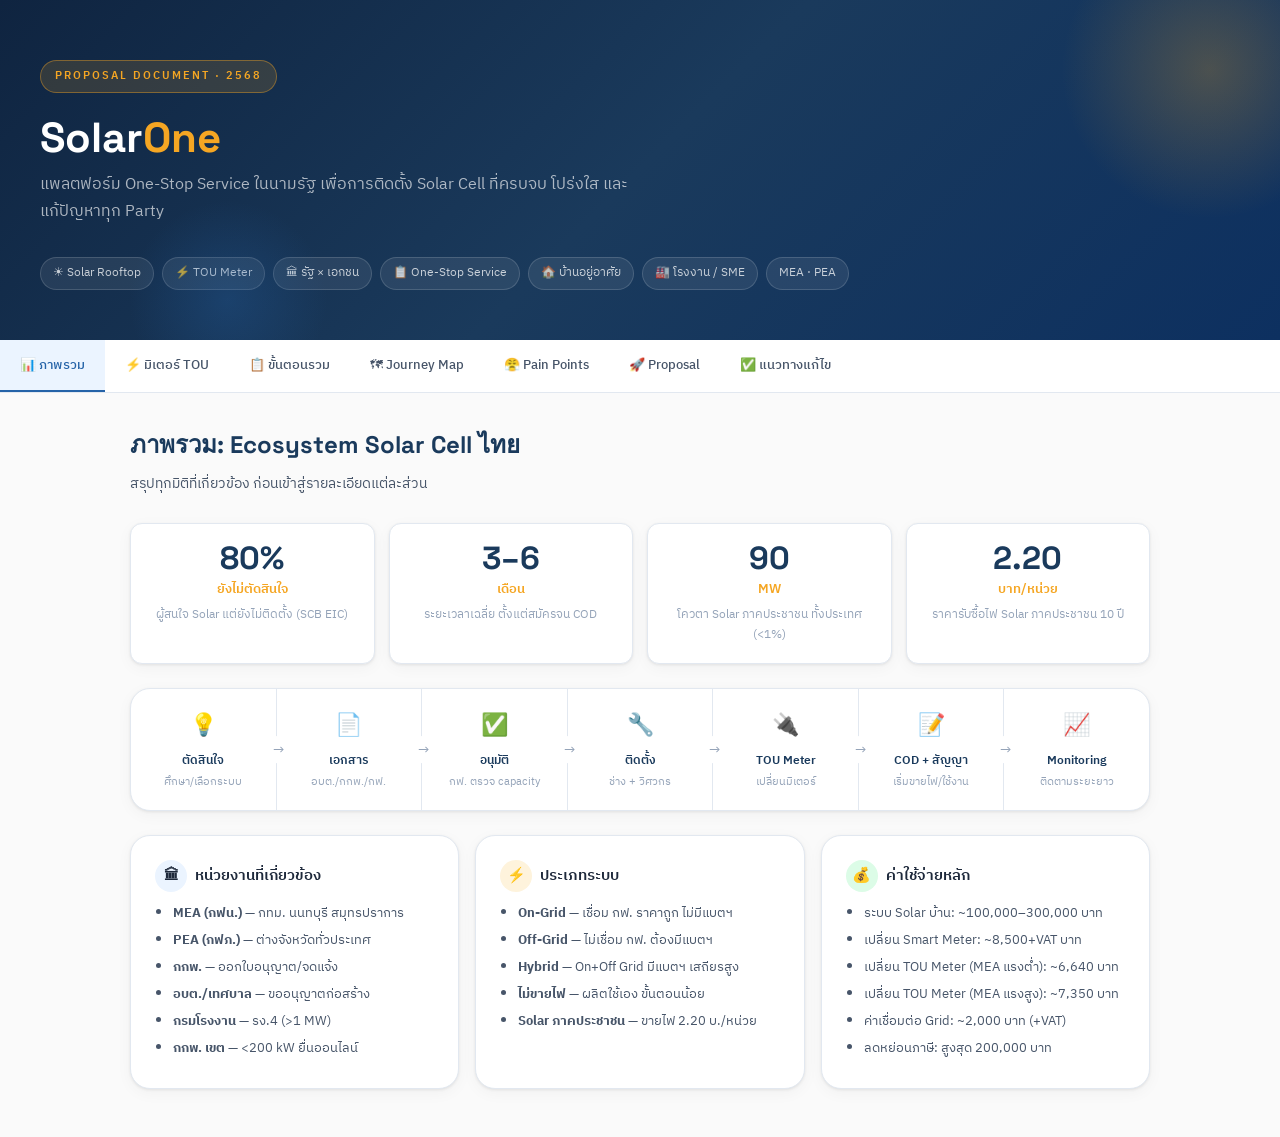
==== proposal.html @ 658a4608 "refactor: extract css and js from html files" ====
<!DOCTYPE html>
<html lang="th">
<head>
<meta charset="UTF-8">
<meta name="viewport" content="width=device-width, initial-scale=1.0">
<title>SolarOne — One-Stop Solar Service Platform</title>
<link rel="stylesheet" href="css/proposal.css">
</head>
<body>

<!-- HERO -->
<div class="hero">
  <div class="hero-badge">Proposal Document · 2568</div>
  <h1>Solar<span>One</span></h1>
  <p class="hero-sub">แพลตฟอร์ม One-Stop Service ในนามรัฐ เพื่อการติดตั้ง Solar Cell ที่ครบจบ โปร่งใส และแก้ปัญหาทุก Party</p>
  <div class="hero-tags">
    <span class="hero-tag">☀ Solar Rooftop</span>
    <span class="hero-tag">⚡ TOU Meter</span>
    <span class="hero-tag">🏛 รัฐ × เอกชน</span>
    <span class="hero-tag">📋 One-Stop Service</span>
    <span class="hero-tag">🏠 บ้านอยู่อาศัย</span>
    <span class="hero-tag">🏭 โรงงาน / SME</span>
    <span class="hero-tag">MEA · PEA</span>
  </div>
</div>

<!-- NAV -->
<nav class="nav">
  <button class="nav-btn active" onclick="showSection('overview')">📊 ภาพรวม</button>
  <button class="nav-btn" onclick="showSection('tou')">⚡ มิเตอร์ TOU</button>
  <button class="nav-btn" onclick="showSection('process')">📋 ขั้นตอนรวม</button>
  <button class="nav-btn" onclick="showSection('journey')">🗺 Journey Map</button>
  <button class="nav-btn" onclick="showSection('painpoint')">😤 Pain Points</button>
  <button class="nav-btn" onclick="showSection('proposal')">🚀 Proposal</button>
  <button class="nav-btn" onclick="showSection('solution')">✅ แนวทางแก้ไข</button>
</nav>

<!-- ===== OVERVIEW ===== -->
<section id="overview" class="section active">
  <div class="section-title">ภาพรวม: Ecosystem Solar Cell ไทย</div>
  <p class="section-desc">สรุปทุกมิติที่เกี่ยวข้อง ก่อนเข้าสู่รายละเอียดแต่ละส่วน</p>

  <div class="kpi-grid">
    <div class="kpi-card">
      <div class="kpi-num">80%</div>
      <div class="kpi-unit">ยังไม่ตัดสินใจ</div>
      <div class="kpi-label">ผู้สนใจ Solar แต่ยังไม่ติดตั้ง (SCB EIC)</div>
    </div>
    <div class="kpi-card">
      <div class="kpi-num">3–6</div>
      <div class="kpi-unit">เดือน</div>
      <div class="kpi-label">ระยะเวลาเฉลี่ย ตั้งแต่สมัครจน COD</div>
    </div>
    <div class="kpi-card">
      <div class="kpi-num">90</div>
      <div class="kpi-unit">MW</div>
      <div class="kpi-label">โควตา Solar ภาคประชาชน ทั้งประเทศ (&lt;1%)</div>
    </div>
    <div class="kpi-card">
      <div class="kpi-num">2.20</div>
      <div class="kpi-unit">บาท/หน่วย</div>
      <div class="kpi-label">ราคารับซื้อไฟ Solar ภาคประชาชน 10 ปี</div>
    </div>
  </div>

  <div class="pipeline">
    <div class="pipe-step"><div class="pipe-emoji">💡</div><div class="pipe-name">ตัดสินใจ</div><div class="pipe-sub">ศึกษา/เลือกระบบ</div></div>
    <div class="pipe-step"><div class="pipe-emoji">📄</div><div class="pipe-name">เอกสาร</div><div class="pipe-sub">อบต./กกพ./กฟ.</div></div>
    <div class="pipe-step"><div class="pipe-emoji">✅</div><div class="pipe-name">อนุมัติ</div><div class="pipe-sub">กฟ. ตรวจ capacity</div></div>
    <div class="pipe-step"><div class="pipe-emoji">🔧</div><div class="pipe-name">ติดตั้ง</div><div class="pipe-sub">ช่าง + วิศวกร</div></div>
    <div class="pipe-step"><div class="pipe-emoji">🔌</div><div class="pipe-name">TOU Meter</div><div class="pipe-sub">เปลี่ยนมิเตอร์</div></div>
    <div class="pipe-step"><div class="pipe-emoji">📝</div><div class="pipe-name">COD + สัญญา</div><div class="pipe-sub">เริ่มขายไฟ/ใช้งาน</div></div>
    <div class="pipe-step"><div class="pipe-emoji">📈</div><div class="pipe-name">Monitoring</div><div class="pipe-sub">ติดตามระยะยาว</div></div>
  </div>

  <div class="grid-3">
    <div class="card">
      <div class="card-title"><div class="icon-circle icon-sky">🏛</div> หน่วยงานที่เกี่ยวข้อง</div>
      <ul class="bullet">
        <li><strong>MEA (กฟน.)</strong> — กทม. นนทบุรี สมุทรปราการ</li>
        <li><strong>PEA (กฟภ.)</strong> — ต่างจังหวัดทั่วประเทศ</li>
        <li><strong>กกพ.</strong> — ออกใบอนุญาต/จดแจ้ง</li>
        <li><strong>อบต./เทศบาล</strong> — ขออนุญาตก่อสร้าง</li>
        <li><strong>กรมโรงงาน</strong> — รง.4 (>1 MW)</li>
        <li><strong>กกพ. เขต</strong> — &lt;200 kW ยื่นออนไลน์</li>
      </ul>
    </div>
    <div class="card">
      <div class="card-title"><div class="icon-circle icon-sun">⚡</div> ประเภทระบบ</div>
      <ul class="bullet">
        <li><strong>On-Grid</strong> — เชื่อม กฟ. ราคาถูก ไม่มีแบตฯ</li>
        <li><strong>Off-Grid</strong> — ไม่เชื่อม กฟ. ต้องมีแบตฯ</li>
        <li><strong>Hybrid</strong> — On+Off Grid มีแบตฯ เสถียรสูง</li>
        <li><strong>ไม่ขายไฟ</strong> — ผลิตใช้เอง ขั้นตอนน้อย</li>
        <li><strong>Solar ภาคประชาชน</strong> — ขายไฟ 2.20 บ./หน่วย</li>
      </ul>
    </div>
    <div class="card">
      <div class="card-title"><div class="icon-circle icon-green">💰</div> ค่าใช้จ่ายหลัก</div>
      <ul class="bullet">
        <li>ระบบ Solar บ้าน: ~100,000–300,000 บาท</li>
        <li>เปลี่ยน Smart Meter: ~8,500+VAT บาท</li>
        <li>เปลี่ยน TOU Meter (MEA แรงต่ำ): ~6,640 บาท</li>
        <li>เปลี่ยน TOU Meter (MEA แรงสูง): ~7,350 บาท</li>
        <li>ค่าเชื่อมต่อ Grid: ~2,000 บาท (+VAT)</li>
        <li>ลดหย่อนภาษี: สูงสุด 200,000 บาท</li>
      </ul>
    </div>
  </div>
</section>

<!-- ===== TOU SECTION ===== -->
<section id="tou" class="section">
  <div class="section-title">มิเตอร์ TOU (Time of Use)</div>
  <p class="section-desc">คิดค่าไฟตามช่วงเวลา — ใช้ร่วมกับ Solar ให้ประหยัดสูงสุด</p>

  <div class="tou-compare">
    <div class="tou-box peak">
      <h3>⚡ On-Peak (ช่วงพีค)</h3>
      <div class="tou-price">5.7982 ฿</div>
      <div style="font-size:12px; color:#C2410C; margin-bottom:8px;">ต่อหน่วย</div>
      <span class="tou-time">จันทร์–ศุกร์ 09:00–22:00 น.</span>
      <br><span class="tou-time" style="margin-top:6px;">+ วันพืชมงคล</span>
      <p style="font-size:12px; color:#C2410C; margin-top:10px;">⚠ ช่วงที่แพงที่สุด — Solar ผลิตได้พอดีช่วงนี้ ประหยัดได้มาก</p>
    </div>
    <div class="tou-box offpeak">
      <h3>🌙 Off-Peak (ช่วงนอกพีค)</h3>
      <div class="tou-price">2.6369 ฿</div>
      <div style="font-size:12px; color:#1D4ED8; margin-bottom:8px;">ต่อหน่วย</div>
      <span class="tou-time">จันทร์–ศุกร์ 22:00–09:00 น.</span>
      <br><span class="tou-time" style="margin-top:6px;">เสาร์–อาทิตย์ + วันหยุดราชการ ตลอด 24 ชั่วโมง</span>
      <p style="font-size:12px; color:#1D4ED8; margin-top:10px;">✅ ชาร์จ EV / ใช้ไฟหนักในช่วงนี้ ประหยัดกว่าปกติมาก</p>
    </div>
  </div>

  <div class="info-box">💡 ค่าบริการรายเดือน TOU = 38.22 บาท (เทียบมิเตอร์ธรรมดา 8.19 บาท) — คุ้มเมื่อปรับพฤติกรรมการใช้ไฟและมี Solar ผลิตช่วงกลางวัน</div>

  <div class="card">
    <div class="card-title" style="margin-bottom:16px;">📋 ขั้นตอนการจดมิเตอร์ TOU (รวมอยู่ในกระบวนการ Solar)</div>

    <div class="tou-steps">
      <div class="tou-step">
        <div class="step-num">1</div>
        <div style="flex:1">
          <div class="step-title">ประเมินความเหมาะสม</div>
          <div class="step-desc">ตรวจสอบว่าใช้ไฟกลางวันน้อย/กลางคืนมาก หรือมี Solar ที่จะผลิตช่วงพีค · ดูบิลไฟย้อนหลัง 3–6 เดือน · เหมาะกับผู้ติดตั้ง Solar On-Grid ทุกราย เพราะ Solar ผลิตตรงช่วง On-Peak พอดี</div>
        </div>
        <span class="step-time">ก่อนสมัคร</span>
      </div>
      <div class="tou-step">
        <div class="step-num">2</div>
        <div style="flex:1">
          <div class="step-title">เตรียมเอกสารขอเปลี่ยนมิเตอร์ TOU</div>
          <div class="step-desc">สำเนาบัตรประชาชน · บิลค่าไฟฟ้าปัจจุบัน · แบบฟอร์มคำขอเปลี่ยนมิเตอร์ (ดาวน์โหลดจากเว็บ MEA/PEA หรือรับที่สำนักงาน)</div>
        </div>
        <span class="step-cost">ฟรี</span>
      </div>
      <div class="tou-step">
        <div class="step-num">3</div>
        <div style="flex:1">
          <div class="step-title">ยื่นคำขอเปลี่ยนมิเตอร์ TOU</div>
          <div class="step-desc">
            <strong>ช่องทางที่ 1 — ออนไลน์:</strong> MEA Smart Life App (MEA) / PEA Smart Plus App (PEA)<br>
            <strong>ช่องทางที่ 2 — ด้วยตนเอง:</strong> สำนักงานการไฟฟ้าเขตพื้นที่<br>
            <em style="color:var(--green);">✅ กรณีติดตั้ง Solar: กฟ. จะเปลี่ยนมิเตอร์ให้เป็น Smart Meter TOU อัตโนมัติเมื่อผ่าน COD</em>
          </div>
        </div>
        <span class="step-time">1–3 วัน</span>
      </div>
      <div class="tou-step">
        <div class="step-num">4</div>
        <div style="flex:1">
          <div class="step-title">ชำระค่าเปลี่ยนมิเตอร์</div>
          <div class="step-desc">
            MEA แรงต่ำ (บ้านทั่วไป): <strong>6,640 บาท</strong><br>
            MEA แรงสูง: <strong>7,350 บาท</strong><br>
            Solar On-Grid ผ่านโครงการ: <strong>~8,500 + VAT = 9,095 บาท</strong> (ค่า Smart Meter รวม)<br>
            TOU อย่างเดียว (PEA): ค่ามิเตอร์ ~6,000 + ค่าเปลี่ยน 700 บาท
          </div>
        </div>
        <span class="step-cost">6,640–9,095 ฿</span>
      </div>
      <div class="tou-step">
        <div class="step-num">5</div>
        <div style="flex:1">
          <div class="step-title">กฟ. ส่งช่างมาติดตั้งมิเตอร์ TOU ที่บ้าน</div>
          <div class="step-desc">นัดหมายวันเวลา · ช่างการไฟฟ้ามาถอดมิเตอร์เก่า ติดมิเตอร์ดิจิทัล TOU · ตรวจสอบการอ่านค่า On-Peak / Off-Peak ถูกต้อง</div>
        </div>
        <span class="step-time">2–5 วันทำการ</span>
      </div>
      <div class="tou-step">
        <div class="step-num">6</div>
        <div style="flex:1">
          <div class="step-title">เริ่มใช้งาน TOU — ปรับพฤติกรรมการใช้ไฟ</div>
          <div class="step-desc">Solar ผลิตช่วง On-Peak ใช้ตรงนั้น ประหยัดสูงสุด · ย้ายกิจกรรมที่ใช้ไฟมาก (ซักผ้า/อบผ้า/ชาร์จ EV) ไปช่วง Off-Peak · หากไม่พอใจ ขอกลับมิเตอร์ปกติได้หลังใช้ครบ 1 ปี</div>
        </div>
        <span class="step-time">ต่อเนื่อง</span>
      </div>
    </div>

    <div class="warn-box">
      ⚠ <strong>ข้อควรระวัง:</strong> มิเตอร์ TOU อาจทำค่าไฟแพงขึ้นหากใช้ไฟหนักช่วงกลางวัน โดยไม่มี Solar ผลิตชดเชย — แนะนำให้ประเมินก่อนเปลี่ยนเสมอ
    </div>
  </div>
</section>

<!-- ===== PROCESS OVERVIEW ===== -->
<section id="process" class="section">
  <div class="section-title">ขั้นตอนการติดตั้ง Solar Cell ทั้งหมด</div>
  <p class="section-desc">รวม 2 เส้นทาง: ไม่ขายไฟ vs โครงการ Solar ภาคประชาชน (ขายไฟ)</p>

  <div class="grid-2">
    <div class="card">
      <div class="card-title" style="color:var(--slate);">🏠 แบบที่ 1: ใช้เอง ไม่ขายไฟ (On-Grid/Hybrid)</div>
      <div class="tou-steps">
        <div class="tou-step">
          <div class="step-num" style="background:var(--slate);">1</div>
          <div style="flex:1"><div class="step-title">ยื่นขออนุญาตก่อสร้าง (อบต./เทศบาล)</div><div class="step-desc">แบบ ข.1 + แปลน + ใบรับรองวิศวกร (โยธา) · กรณีพื้นที่ &lt;160 ตร.ม. และน้ำหนัก &lt;20 kg/ตร.ม. ยกเว้น</div></div>
          <span class="step-time">7–30 วัน</span>
        </div>
        <div class="tou-step">
          <div class="step-num" style="background:var(--slate);">2</div>
          <div style="flex:1"><div class="step-title">ยื่นขอเชื่อมต่อ กฟน./กฟภ. ออนไลน์</div><div class="step-desc">Upload เอกสาร: Single Line Diagram + spec sheet + รูปหลังคา · กฟ. พิจารณา capacity หม้อแปลง</div></div>
          <span class="step-time">7–10 วัน</span>
        </div>
        <div class="tou-step">
          <div class="step-num" style="background:var(--slate);">3</div>
          <div style="flex:1"><div class="step-title">ติดตั้งระบบ Solar + เดินสาย</div><div class="step-desc">ทีมช่าง + วิศวกรไฟฟ้า · ติดแผง Mounting Inverter ตู้ไฟ สายไฟ</div></div>
          <span class="step-time">1–3 วัน</span>
        </div>
        <div class="tou-step">
          <div class="step-num" style="background:var(--slate);">4</div>
          <div style="flex:1"><div class="step-title">กฟ. ตรวจสอบ + เปลี่ยนมิเตอร์ TOU</div><div class="step-desc">ชำระค่าบริการ · กฟ. ตรวจสายภายใน · เปลี่ยนมิเตอร์เป็น Smart Meter · COD</div></div>
          <span class="step-cost">~9,095 ฿</span>
        </div>
      </div>
      <div style="margin-top:12px; font-size:12px; color:var(--green); font-weight:600;">⏱ รวม: ~1–2 เดือน (ถ้าเอกสารพร้อม)</div>
    </div>

    <div class="card">
      <div class="card-title" style="color:#92400E;">☀️ แบบที่ 2: Solar ภาคประชาชน (ขายไฟ)</div>
      <div class="tou-steps">
        <div class="tou-step">
          <div class="step-num" style="background:var(--sun);">1</div>
          <div style="flex:1"><div class="step-title">สมัคร Account + ยื่นคำขอออนไลน์</div><div class="step-desc">MEA: myenergy.mea.or.th · PEA: ppim.pea.co.th · Upload เอกสาร บัตรปชช. + บิลไฟ + spec sheet</div></div>
          <span class="step-time">วันเดียว</span>
        </div>
        <div class="tou-step">
          <div class="step-num" style="background:var(--sun);">2</div>
          <div style="flex:1"><div class="step-title">กฟ. พิจารณาคำขอ + ตรวจ Capacity</div><div class="step-desc">ตรวจสอบ capacity หม้อแปลง · ประกาศรายชื่อทุก 2 สัปดาห์ (PEA)</div></div>
          <span class="step-time">7–45 วัน</span>
        </div>
        <div class="tou-step">
          <div class="step-num" style="background:var(--sun);">3</div>
          <div style="flex:1"><div class="step-title">ยื่นเอกสารตัวจริง + เซ็นสัญญา PPA</div><div class="step-desc">ไปที่สำนักงาน กฟ. เขต · เซ็นสัญญาซื้อขายไฟ 10 ปี · ชำระค่าเชื่อมต่อ</div></div>
          <span class="step-cost">~2,000 ฿</span>
        </div>
        <div class="tou-step">
          <div class="step-num" style="background:var(--sun);">4</div>
          <div style="flex:1"><div class="step-title">ยื่นขออนุญาตก่อสร้าง (อบต.)</div><div class="step-desc">เอกสารเหมือนแบบที่ 1 · บางพื้นที่ทำขั้นตอนนี้ก่อน/หลัง ตามคำแนะนำ กฟ.</div></div>
          <span class="step-time">7–30 วัน</span>
        </div>
        <div class="tou-step">
          <div class="step-num" style="background:var(--sun);">5</div>
          <div style="flex:1"><div class="step-title">ติดตั้งระบบ Solar</div><div class="step-desc">ติดตั้งโดยช่าง + วิศวกร · ถ่ายรูปทุกแผง ทุกอุปกรณ์เก็บไว้</div></div>
          <span class="step-time">1–3 วัน</span>
        </div>
        <div class="tou-step">
          <div class="step-num" style="background:var(--sun);">6</div>
          <div style="flex:1"><div class="step-title">กฟ. ตรวจ + เปลี่ยนมิเตอร์ TOU + COD</div><div class="step-desc">กฟ. ส่งช่างมาตรวจงาน · เปลี่ยนมิเตอร์เป็น Digital 2-ทิศทาง · กำหนด SCOD · ขายไฟได้</div></div>
          <span class="step-cost">~9,095 ฿</span>
        </div>
      </div>
      <div style="margin-top:12px; font-size:12px; color:var(--sun); font-weight:600;">⏱ รวม: ~2–4 เดือน (ภายใน 270 วันจากวันเซ็นสัญญา)</div>
    </div>
  </div>

  <div class="card">
    <div class="card-title">📁 เอกสารรวมทุกขั้นตอน</div>
    <div class="grid-2">
      <div>
        <p style="font-weight:600; font-size:13px; margin-bottom:8px; color:var(--sky);">เอกสารพื้นฐาน (ทุกกรณี)</p>
        <ul class="bullet">
          <li>สำเนาบัตรประชาชน (เซ็นรับรอง)</li>
          <li>บิลค่าไฟ (ไม่เกิน 3 เดือน)</li>
          <li>Single Line Diagram (วิศวกรเซ็น + ใบ กว.)</li>
          <li>Spec Sheet แผง + Inverter</li>
          <li>รูปถ่ายหน้าบ้าน + แผงครบทุกแผง</li>
          <li>รายการคำนวณโครงสร้าง + แบบแปลนหลังคา</li>
        </ul>
      </div>
      <div>
        <p style="font-weight:600; font-size:13px; margin-bottom:8px; color:var(--sun);">เพิ่มเติมสำหรับ Solar ภาคประชาชน</p>
        <ul class="bullet">
          <li>หนังสือมอบอำนาจ (อากรแสตมป์ 30 บาท)</li>
          <li>แบบหักบัญชีเงินฝาก</li>
          <li>หนังสือแจ้งข้อมูลการโอนเงิน + email</li>
          <li>ใบ อ.1 (ถ้าพื้นที่ &gt;160 ตร.ม.)</li>
          <li>รายชื่อ Inverter ที่ผ่านการทดสอบ</li>
          <li>สำเนาบัตรผู้รับมอบอำนาจ (ถ้ามี)</li>
        </ul>
      </div>
    </div>
  </div>
</section>

<!-- ===== JOURNEY MAPS ===== -->
<section id="journey" class="section">
  <div class="section-title">Customer Journey Map</div>
  <p class="section-desc">เส้นทางประสบการณ์ของผู้ใช้แต่ละประเภท — ตั้งแต่ "คิดจะติด" จนถึง "ใช้งานจริง"</p>

  <div class="journey-tabs">
    <button class="journey-tab active-house" onclick="showJourney('house')">🏠 บ้านอยู่อาศัย</button>
    <button class="journey-tab" onclick="showJourney('biz')">🏢 SME / อาคารพาณิชย์</button>
    <button class="journey-tab" onclick="showJourney('factory')">🏭 โรงงาน / นิคม</button>
  </div>

  <!-- HOUSE -->
  <div id="journey-house" class="journey-content visible">
    <div style="background:var(--sun-light); border:1px solid rgba(245,166,35,0.3); border-radius:var(--radius); padding:14px 18px; margin-bottom:20px; font-size:13px; color:#78350F;">
      <strong>Profile:</strong> เจ้าของบ้านรายย่อย · ค่าไฟ 1,500–5,000 บาท/เดือน · ต้องการลดค่าไฟ และ/หรือขายไฟภาคประชาชน · ไม่มีความรู้ด้านวิศวกรรมไฟฟ้า
    </div>
    <div class="journey-flow">
      <div class="journey-node">
        <div class="j-dot state">🤔</div>
        <div class="j-body">
          <div class="j-label">รับรู้ปัญหา — ค่าไฟแพง / เห็นเพื่อนบ้านติด Solar</div>
          <div class="j-detail">ค้นหาข้อมูลใน Google, YouTube, Pantip — ได้ข้อมูลมาหลายชิ้น สับสน ไม่รู้จะเริ่มจากไหน</div>
          <div class="j-tags"><span class="j-tag pain">😖 ข้อมูลกระจัดกระจาย</span><span class="j-tag pain">😖 สับสน On/Off/Hybrid</span></div>
        </div>
      </div>
      <div class="journey-node">
        <div class="j-dot action">📞</div>
        <div class="j-body">
          <div class="j-label">ติดต่อบริษัทติดตั้ง 3–5 เจ้า ขอใบเสนอราคา</div>
          <div class="j-detail">ราคาต่างกันมาก 30–50% · ไม่รู้เปรียบเทียบคุณภาพแผงอย่างไร · บางเจ้าบอกทำทุกอย่างให้ บางเจ้าบอกต้องไปทำเองที่ กฟ.</div>
          <div class="j-tags"><span class="j-tag pain">😖 เปรียบเทียบราคาไม่ได้</span><span class="j-tag pain">😖 ไม่มั่นใจคุณภาพ</span></div>
        </div>
      </div>
      <div class="journey-node">
        <div class="j-dot action">📋</div>
        <div class="j-body">
          <div class="j-label">เซ็นสัญญาติดตั้ง + ทำหนังสือมอบอำนาจ</div>
          <div class="j-detail">บริษัทรับมอบอำนาจยื่นเอกสารแทน · รอประมาณ 2–4 สัปดาห์ให้ กฟ. พิจารณา Capacity · อาจถูกปฏิเสธหาก Transformer เต็ม</div>
          <div class="j-tags"><span class="j-tag info">⏳ รอ 2–4 สัปดาห์</span><span class="j-tag pain">😖 เสี่ยงถูกปฏิเสธ</span></div>
        </div>
      </div>
      <div class="journey-node">
        <div class="j-dot action">🏛</div>
        <div class="j-body">
          <div class="j-label">ยื่นขออนุญาตก่อสร้างกับ อบต./เทศบาล</div>
          <div class="j-detail">บริษัทดูแลให้ หรือต้องไปเองตามพื้นที่ · ต้องมีวิศวกรโยธาเซ็นรับรองแบบ · รอ 7–30 วัน</div>
          <div class="j-tags"><span class="j-tag info">⏳ 7–30 วัน</span><span class="j-tag cost">💰 มีค่าธรรมเนียม</span></div>
        </div>
      </div>
      <div class="journey-node">
        <div class="j-dot solar">🔧</div>
        <div class="j-body">
          <div class="j-label">ช่างมาติดตั้ง Solar 1–3 วัน</div>
          <div class="j-detail">ติดแผง + Mounting + Inverter + ตู้ไฟ + เดินสาย · ถ่ายรูปเอกสารให้ครบตามที่ กฟ. กำหนด · ทดสอบระบบเบื้องต้น</div>
          <div class="j-tags"><span class="j-tag info">🔧 1–3 วัน</span></div>
        </div>
      </div>
      <div class="journey-node">
        <div class="j-dot wait">⏳</div>
        <div class="j-body">
          <div class="j-label">กฟ. ส่งช่างมาตรวจสอบ + เปลี่ยนมิเตอร์ TOU</div>
          <div class="j-detail">นัดหมายวันตรวจ · กฟ. ตรวจสายไฟภายใน ตรวจ Inverter · ถ้าผ่าน: เปลี่ยนมิเตอร์เป็น Smart TOU Meter ทันที · ถ้าไม่ผ่าน: แก้ไขแล้วนัดตรวจใหม่</div>
          <div class="j-tags"><span class="j-tag pain">😖 เจ้าหน้าที่ตีความมาตรฐานต่างกัน</span><span class="j-tag cost">💰 ~9,095 บาท</span></div>
        </div>
      </div>
      <div class="journey-node">
        <div class="j-dot action">📝</div>
        <div class="j-body">
          <div class="j-label">ไปเซ็นสัญญา PPA ที่สำนักงาน กฟ. เขต (กรณีขายไฟ)</div>
          <div class="j-detail">ชำระค่าเชื่อมต่อ ~2,000 บาท · ลงนามสัญญาซื้อขายไฟ 10 ปี · กฟ. กำหนด SCOD</div>
          <div class="j-tags"><span class="j-tag info">📅 ต้องไปด้วยตัวเอง</span><span class="j-tag cost">💰 ~2,000 บาท</span></div>
        </div>
      </div>
      <div class="journey-node">
        <div class="j-dot done">✅</div>
        <div class="j-body">
          <div class="j-label">COD — เริ่มใช้งาน + ขายไฟได้</div>
          <div class="j-detail">Solar ผลิตไฟช่วงกลางวัน ลดค่าไฟ · ไฟส่วนเกินขายกลับ กฟ. 2.20 บาท/หน่วย · เงินโอนเข้าบัญชีทุกเดือน หักจากบิลค่าไฟ</div>
          <div class="j-tags"><span class="j-tag help">✅ ประหยัดค่าไฟ 30–70%</span><span class="j-tag help">✅ รายได้จากขายไฟ</span></div>
        </div>
      </div>
      <div class="journey-node">
        <div class="j-dot wait">📊</div>
        <div class="j-body">
          <div class="j-label">ติดตาม Monitoring ระยะยาว</div>
          <div class="j-detail">ดูผ่าน App บริษัท หรือ App Inverter · แต่ถ้าบริษัทเล็กหายไป หรือ App ปิด — ไม่รู้ระบบ Underperform · ไม่มีหน่วยงานกลางดูแล</div>
          <div class="j-tags"><span class="j-tag pain">😖 บริษัทเล็กอาจหายไป</span><span class="j-tag pain">😖 ไม่มีกลาง Monitor</span></div>
        </div>
      </div>
    </div>
  </div>

  <!-- SME -->
  <div id="journey-biz" class="journey-content">
    <div style="background:var(--sky-light); border:1px solid rgba(37,99,168,0.2); border-radius:var(--radius); padding:14px 18px; margin-bottom:20px; font-size:13px; color:var(--sky);">
      <strong>Profile:</strong> ร้านค้า/อาคารพาณิชย์/ออฟฟิศ · ค่าไฟ 10,000–100,000 บาท/เดือน · ต้องการลดต้นทุน · มีที่ปรึกษา/บัญชีช่วย
    </div>
    <div class="journey-flow">
      <div class="journey-node">
        <div class="j-dot state">💰</div>
        <div class="j-body">
          <div class="j-label">วิเคราะห์ค่าไฟ — พบว่าต้นทุนสูง</div>
          <div class="j-detail">ที่ปรึกษาหรือบัญชีชวนให้ดูเรื่อง Solar · ต้องการ ROI ชัดเจนก่อนตัดสินใจ · ต้องผ่านผู้บริหาร/คณะกรรมการ</div>
          <div class="j-tags"><span class="j-tag info">📊 ต้องมี ROI Analysis</span><span class="j-tag pain">😖 Internal Approval ช้า</span></div>
        </div>
      </div>
      <div class="journey-node">
        <div class="j-dot action">🔍</div>
        <div class="j-body">
          <div class="j-label">RFP — ขอใบเสนอราคาหลายบริษัท</div>
          <div class="j-detail">ต้องการข้อมูล: Spec, ROI, Timeline, After-sales, ใบรับประกัน · บางบริษัทเสนอ Leasing (ไม่ต้องออกเงิน) · ตรวจสอบใบอนุญาตบริษัท + วิศวกร</div>
          <div class="j-tags"><span class="j-tag pain">😖 เปรียบเทียบยาก ไม่มีมาตรฐานกลาง</span></div>
        </div>
      </div>
      <div class="journey-node">
        <div class="j-dot action">📄</div>
        <div class="j-body">
          <div class="j-label">ยื่นเอกสาร กฟ. + กกพ. + อบต.</div>
          <div class="j-detail">กรณีอาคารพาณิชย์ขนาดใหญ่: อาจต้องยื่น พค.2 (สำนักงานพลังงาน) เพิ่ม · ตรวจสอบว่าอาคารต้องการ รง.4 หรือไม่ · บริษัทดูแลให้ทั้งหมดในอุดมคติ — จริงๆ มักต้องไปด้วย</div>
          <div class="j-tags"><span class="j-tag pain">😖 หลายหน่วยงาน หลายระบบ</span><span class="j-tag info">⏳ 1–3 เดือน</span></div>
        </div>
      </div>
      <div class="journey-node">
        <div class="j-dot solar">🔧</div>
        <div class="j-body">
          <div class="j-label">ติดตั้ง — ต้องประสานกับ Building Management</div>
          <div class="j-detail">ต้องขอเวลาหยุดระบบไฟชั่วคราว · ต้องเซ็นอนุมัติเพิ่มจาก Landlord ถ้าเช่าอาคาร · ติดตั้งใช้เวลา 3–14 วันขึ้นกับขนาด</div>
          <div class="j-tags"><span class="j-tag pain">😖 ซับซ้อนถ้าเช่าอาคาร</span></div>
        </div>
      </div>
      <div class="journey-node">
        <div class="j-dot action">⚡</div>
        <div class="j-body">
          <div class="j-label">จดมิเตอร์ TOU — ใช้ร่วมกับ Solar</div>
          <div class="j-detail">เปลี่ยนมิเตอร์เป็น TOU พร้อมกับ COD · SME ได้ประโยชน์ 2 ชั้น: Solar ผลิตช่วง On-Peak + ย้าย Load หนักไป Off-Peak</div>
          <div class="j-tags"><span class="j-tag help">✅ ประหยัดได้ทวีคูณ</span><span class="j-tag cost">💰 ~6,640–9,095 ฿</span></div>
        </div>
      </div>
      <div class="journey-node">
        <div class="j-dot done">✅</div>
        <div class="j-body">
          <div class="j-label">COD + ขอลดหย่อนภาษี</div>
          <div class="j-detail">ค่าใช้จ่ายติดตั้งนำไปลดหย่อนภาษีนิติบุคคล 50% ของมูลค่าการลงทุน · ต้องเก็บใบกำกับภาษีทุกใบ · ระยะคืนทุน 5–8 ปี</div>
          <div class="j-tags"><span class="j-tag help">✅ ลดหย่อนภาษี 50%</span><span class="j-tag info">📅 คืนทุน 5–8 ปี</span></div>
        </div>
      </div>
    </div>
  </div>

  <!-- FACTORY -->
  <div id="journey-factory" class="journey-content">
    <div style="background:var(--green-light); border:1px solid rgba(22,163,74,0.2); border-radius:var(--radius); padding:14px 18px; margin-bottom:20px; font-size:13px; color:#14532D;">
      <strong>Profile:</strong> โรงงาน/นิคมอุตสาหกรรม · ค่าไฟ 100,000 บาท+/เดือน · ต้องการ Solar ขนาดใหญ่ 100–1,000 kW · ใช้ไฟกลางวันสูง (Peak)
    </div>
    <div class="journey-flow">
      <div class="journey-node">
        <div class="j-dot state">📊</div>
        <div class="j-body">
          <div class="j-label">Energy Audit + Feasibility Study</div>
          <div class="j-detail">วิศวกรพลังงานสำรวจโรงงาน · คำนวณ Load Profile · ออกแบบขนาดระบบ Solar ที่เหมาะสม · ROI analysis รวม Leasing option</div>
          <div class="j-tags"><span class="j-tag info">📐 ต้องใช้วิศวกรเฉพาะทาง</span></div>
        </div>
      </div>
      <div class="journey-node">
        <div class="j-dot action">📋</div>
        <div class="j-body">
          <div class="j-label">ยื่นเอกสารหลายหน่วยงานพร้อมกัน</div>
          <div class="j-detail">กกพ. (จดแจ้งยกเว้น) · กฟภ./กฟน. (ขอเชื่อมต่อ) · กรมโรงงาน (ถ้า &gt;1 MW ต้องขอ รง.4) · กนอ. (ถ้าอยู่ในนิคมอุตสาหกรรม) · พพ. (ถ้า &gt;200 kVA ต้องมี พค.2)</div>
          <div class="j-tags"><span class="j-tag pain">😖 5+ หน่วยงาน</span><span class="j-tag info">⏳ 2–6 เดือน</span></div>
        </div>
      </div>
      <div class="journey-node">
        <div class="j-dot action">🔌</div>
        <div class="j-body">
          <div class="j-label">ตรวจสอบ Transformer + Grid Connection</div>
          <div class="j-detail">ถ้าเชื่อมแรงต่ำ: เข้า MDB โรงงานตรงๆ · ถ้าเชื่อมแรงสูง 22/33 kV: ต้องติดหม้อแปลงใหม่ 1 ลูก (~22 kV 1,000 kVA) · ค่าใช้จ่ายสูงขึ้นมาก</div>
          <div class="j-tags"><span class="j-tag pain">😖 อาจต้องลงทุนหม้อแปลงเพิ่ม</span><span class="j-tag cost">💰 ค่าใช้จ่ายสูง</span></div>
        </div>
      </div>
      <div class="journey-node">
        <div class="j-dot solar">🏗</div>
        <div class="j-body">
          <div class="j-label">ติดตั้ง — EPC Contractor ขนาดใหญ่</div>
          <div class="j-detail">ใช้เวลา 2–8 สัปดาห์ · ต้องหยุดสายการผลิตบางส่วน · ต้องมีวิศวกรควบคุมงาน (วสท. มาตรฐาน 022013-22) · Rapid Shutdown ต้องติดตั้งถ้า &gt;200 kVA</div>
          <div class="j-tags"><span class="j-tag info">🏗 2–8 สัปดาห์</span><span class="j-tag pain">😖 ต้องหยุดไลน์ผลิตบางส่วน</span></div>
        </div>
      </div>
      <div class="journey-node">
        <div class="j-dot action">⚡</div>
        <div class="j-body">
          <div class="j-label">TOU Meter + SCADA Monitoring</div>
          <div class="j-detail">มิเตอร์ TOU สำหรับโรงงานคิดอัตราต่างจากบ้าน · ต้องติดตั้งระบบ SCADA/Monitoring แบบ Real-time · รายงานพลังงานรายเดือนสำหรับบัญชีและ ESG Report</div>
          <div class="j-tags"><span class="j-tag help">✅ SCADA Real-time</span><span class="j-tag info">📊 ESG Reporting</span></div>
        </div>
      </div>
      <div class="journey-node">
        <div class="j-dot done">✅</div>
        <div class="j-body">
          <div class="j-label">COD + Leasing Repayment หรือ Payback Period</div>
          <div class="j-detail">ถ้าซื้อเอง: คืนทุน 6–7 ปี (ค่าไฟเริ่มต้น 50,000+ บาท/เดือน) · ถ้า Leasing: ไม่ต้องออกเงินก้อน จ่ายรายเดือนแทน · ลดหย่อนภาษีนิติบุคคล</div>
          <div class="j-tags"><span class="j-tag help">✅ คืนทุน 6–7 ปี</span><span class="j-tag help">✅ Leasing option</span></div>
        </div>
      </div>
    </div>
  </div>
</section>

<!-- ===== PAIN POINTS SUMMARY ===== -->
<section id="painpoint" class="section">
  <div class="section-title">สรุป Pain Points ทั้ง 3 ฝ่าย</div>
  <p class="section-desc">รากเหง้าของปัญหา และ Root Cause ที่ต้องแก้</p>

  <table class="compare-table">
    <tr>
      <th>ฝ่าย</th>
      <th>Pain Point หลัก</th>
      <th>ผลกระทบ</th>
      <th>ความเร่งด่วน</th>
    </tr>
    <tr>
      <td class="td-label">🏠 ประชาชน</td>
      <td class="td-before">ข้อมูลกระจัดกระจาย สับสน ไม่รู้จะเริ่มจากไหน</td>
      <td>80% สนใจแต่ไม่ตัดสินใจ</td>
      <td><span class="tag tag-red">🔴 สูงมาก</span></td>
    </tr>
    <tr>
      <td class="td-label">🏠 ประชาชน</td>
      <td class="td-before">ต้นทุนสูง ขาดสินเชื่อที่เหมาะสม</td>
      <td>&gt;50% มองว่าเป็นอุปสรรคใหญ่</td>
      <td><span class="tag tag-red">🔴 สูงมาก</span></td>
    </tr>
    <tr>
      <td class="td-label">🏠 ประชาชน</td>
      <td class="td-before">ขั้นตอนราชการ 3–6 เดือน หลายหน่วยงาน</td>
      <td>ล้มเลิกระหว่างทาง</td>
      <td><span class="tag tag-red">🔴 สูงมาก</span></td>
    </tr>
    <tr>
      <td class="td-label">🏠 ประชาชน</td>
      <td class="td-before">โควตา Solar ภาคประชาชนจำกัด 90 MW</td>
      <td>สัญญาเพียง 10 ปี vs เอกชน 25 ปี</td>
      <td><span class="tag tag-yellow">🟡 สูง</span></td>
    </tr>
    <tr>
      <td class="td-label">🏠 ประชาชน</td>
      <td class="td-before">ไม่มีระบบ Monitor หลัง COD</td>
      <td>ระบบ Underperform ไม่รู้ตัว</td>
      <td><span class="tag tag-yellow">🟡 สูง</span></td>
    </tr>
    <tr>
      <td class="td-label">⚡ MEA/PEA</td>
      <td class="td-before">Transformer เต็ม — รับไฟ Solar ไม่ได้</td>
      <td>ต้องปฏิเสธคำขอหรือให้ลดขนาด</td>
      <td><span class="tag tag-red">🔴 สูงมาก</span></td>
    </tr>
    <tr>
      <td class="td-label">⚡ MEA/PEA</td>
      <td class="td-before">Conflict of Interest — ยิ่งส่งเสริม Solar ยิ่งขายไฟน้อย</td>
      <td>แรงจูงใจอนุมัติเร็วน้อยกว่าที่ควร</td>
      <td><span class="tag tag-red">🔴 โครงสร้าง</span></td>
    </tr>
    <tr>
      <td class="td-label">⚡ MEA/PEA</td>
      <td class="td-before">ภาระงานธุรการพุ่ง เจ้าหน้าที่ไม่พอ</td>
      <td>พิจารณาช้า นัดตรวจล่าช้า</td>
      <td><span class="tag tag-yellow">🟡 สูง</span></td>
    </tr>
    <tr>
      <td class="td-label">⚡ MEA/PEA</td>
      <td class="td-before">ขาดกฎหมาย Solar กลาง อ้างกฎหมายหลายฉบับ</td>
      <td>ขาดเอกภาพ ตีความต่างกัน</td>
      <td><span class="tag tag-yellow">🟡 สูง</span></td>
    </tr>
    <tr>
      <td class="td-label">🏗 บริษัทติดตั้ง</td>
      <td class="td-before">สงครามราคา กดคุณภาพ ใช้แผงต่ำกว่ามาตรฐาน</td>
      <td>ลูกค้าเสียหาย ทำลายตลาดรวม</td>
      <td><span class="tag tag-red">🔴 สูงมาก</span></td>
    </tr>
    <tr>
      <td class="td-label">🏗 บริษัทติดตั้ง</td>
      <td class="td-before">ขาดช่างที่ได้มาตรฐาน ขาดวิศวกรเซ็น กว.</td>
      <td>ติดตั้งผิด กฟ. ไม่ผ่าน COD</td>
      <td><span class="tag tag-red">🔴 สูงมาก</span></td>
    </tr>
    <tr>
      <td class="td-label">🏗 บริษัทติดตั้ง</td>
      <td class="td-before">After-Sales เป็นภาระระยะยาว บางรายปิดตัว</td>
      <td>ลูกค้าหาคนรับผิดชอบไม่ได้</td>
      <td><span class="tag tag-yellow">🟡 สูง</span></td>
    </tr>
    <tr>
      <td class="td-label">🏗 บริษัทติดตั้ง</td>
      <td class="td-before">Cash Flow ย่ำแย่ รอนานกว่าจะ COD</td>
      <td>SME ติดตั้งบริษัทล้มได้ง่าย</td>
      <td><span class="tag tag-yellow">🟡 สูง</span></td>
    </tr>
  </table>

  <div class="card" style="border-left:4px solid var(--coral);">
    <div class="card-title">🎯 Root Cause ร่วม — ต้นเหตุจริงๆ</div>
    <div class="grid-2">
      <ul class="bullet">
        <li><strong>ไม่มีกฎหมาย Solar กลาง</strong> → ต้องอ้างกฎหมายหลายฉบับ ขาดเอกภาพ</li>
        <li><strong>โควตาต่ำมาก</strong> → 90 MW ทั้งประเทศ น้อยกว่า 1% ของ Renewable</li>
        <li><strong>Conflict of Interest ของ กฟ.</strong> → ทั้ง Distributor และ Gatekeeper ในเวลาเดียวกัน</li>
      </ul>
      <ul class="bullet">
        <li><strong>ไม่มีมาตรฐานกลาง</strong> สำหรับบริษัทติดตั้ง ทำให้เปรียบเทียบไม่ได้</li>
        <li><strong>ไม่มี One-Stop Point</strong> → ประชาชนต้องวิ่งทีละหน่วยงาน</li>
        <li><strong>ขาด Digital Infrastructure</strong> → ระบบ PPIM/MyEnergy ยังแยกกัน ไม่ seamless</li>
      </ul>
    </div>
  </div>
</section>

<!-- ===== PROPOSAL ===== -->
<section id="proposal" class="section">
  <div class="proposal-hero">
    <h2>SolarOne — <span>แพลตฟอร์มรัฐ</span><br>One-Stop Solar Service</h2>
    <p>หน่วยงานกลางในนามรัฐที่เข้าไปเชื่อม MEA/PEA/กกพ./อบต. ให้เป็นหนึ่งเดียว พร้อมบริหารจัดการบริษัทติดตั้งที่ได้มาตรฐาน และดูแลประชาชนแบบครบจบตั้งแต่ต้นจนจบ</p>
  </div>

  <div class="party-grid">
    <div class="party-card citizen">
      <div class="party-title">🏠 ประชาชน ได้รับ</div>
      <div class="party-item"><span class="check">✅</span> คำแนะนำ + ออกแบบระบบฟรี</div>
      <div class="party-item"><span class="check">✅</span> เปรียบเทียบบริษัท Certified</div>
      <div class="party-item"><span class="check">✅</span> บริษัทดำเนินเอกสารทุกอย่าง</div>
      <div class="party-item"><span class="check">✅</span> ติดตามสถานะ Real-time</div>
      <div class="party-item"><span class="check">✅</span> สินเชื่อดอกเบี้ยพิเศษ</div>
      <div class="party-item"><span class="check">✅</span> Monitoring ตลอดอายุสัญญา</div>
      <div class="party-item"><span class="check">✅</span> ช่วยขอลดหย่อนภาษี</div>
    </div>
    <div class="party-card biz">
      <div class="party-title">⚡ MEA/PEA ได้รับ</div>
      <div class="party-item"><span class="check">✅</span> เอกสารครบก่อนยื่น ลดภาระ</div>
      <div class="party-item"><span class="check">✅</span> ระบบ Digital เชื่อมกัน</div>
      <div class="party-item"><span class="check">✅</span> ข้อมูล Grid Capacity ล่วงหน้า</div>
      <div class="party-item"><span class="check">✅</span> ลดการปฏิเสธซ้ำซ้อน</div>
      <div class="party-item"><span class="check">✅</span> รายได้ใหม่จาก TOU Meter</div>
      <div class="party-item"><span class="check">✅</span> ข้อมูล Distributed Generation</div>
      <div class="party-item"><span class="check">✅</span> ลดปัญหา Anti-islanding</div>
    </div>
    <div class="party-card pea">
      <div class="party-title">🏗 บริษัทติดตั้ง ได้รับ</div>
      <div class="party-item"><span class="check">✅</span> Certification มาตรฐานกลาง</div>
      <div class="party-item"><span class="check">✅</span> Lead generation จาก Platform</div>
      <div class="party-item"><span class="check">✅</span> ระบบเอกสารมาตรฐาน ลด Error</div>
      <div class="party-item"><span class="check">✅</span> Fast-track approval (48 ชม.)</div>
      <div class="party-item"><span class="check">✅</span> ระบบ Payment ที่โปร่งใส</div>
      <div class="party-item"><span class="check">✅</span> After-sales platform รวม</div>
      <div class="party-item"><span class="check">✅</span> รับงานต่อเนื่องจาก Monitoring</div>
    </div>
  </div>

  <div class="section-title" style="font-size:18px; margin-bottom:16px;">บริการหลัก 6 Module</div>

  <div class="service-grid">
    <div class="service-card">
      <div class="service-icon">🔍</div>
      <div class="service-name">1. Solar Assessment</div>
      <div class="service-desc">ประเมินความเหมาะสม ออกแบบระบบ คำนวณ ROI และเปรียบเทียบแบบ On/Off/Hybrid ให้ตรงกับความต้องการจริง</div>
      <div class="service-badges">
        <span class="badge badge-sky">ฟรี</span>
        <span class="badge badge-green">AI-powered</span>
        <span class="badge badge-sun">Online + Field</span>
      </div>
    </div>
    <div class="service-card">
      <div class="service-icon">🏅</div>
      <div class="service-name">2. Certified Contractor Network</div>
      <div class="service-desc">เครือข่ายบริษัทติดตั้งที่ผ่านการ Certify มาตรฐานแผง อุปกรณ์ และช่าง ราคาโปร่งใส เปรียบเทียบได้ มีประกันผลงาน</div>
      <div class="service-badges">
        <span class="badge badge-green">มาตรฐาน IEC</span>
        <span class="badge badge-purple">ราคาโปร่งใส</span>
      </div>
    </div>
    <div class="service-card">
      <div class="service-icon">📋</div>
      <div class="service-name">3. Permit & Paperwork Hub</div>
      <div class="service-desc">ดำเนินเอกสารทุกหน่วยงานแทนประชาชน ตั้งแต่ อบต. → กกพ. → กฟน./กฟภ. พร้อมระบบ Track สถานะ Real-time</div>
      <div class="service-badges">
        <span class="badge badge-sky">One-Click Submit</span>
        <span class="badge badge-sun">Track ได้</span>
      </div>
    </div>
    <div class="service-card">
      <div class="service-icon">⚡</div>
      <div class="service-name">4. TOU & Grid Connection Service</div>
      <div class="service-desc">ดูแลขั้นตอนเปลี่ยนมิเตอร์ TOU ทำสัญญา PPA ประสานนัด COD กับ กฟ. ลดเวลาจาก 3 เดือน เหลือ 3 สัปดาห์</div>
      <div class="service-badges">
        <span class="badge badge-green">Fast-track</span>
        <span class="badge badge-purple">48-hr Approval</span>
      </div>
    </div>
    <div class="service-card">
      <div class="service-icon">💰</div>
      <div class="service-name">5. Financial Service</div>
      <div class="service-desc">สินเชื่อดอกเบี้ยต่ำร่วมกับสถาบันการเงินพันธมิตร รูปแบบ Leasing/ผ่อนชำระ ช่วยยื่นขอลดหย่อนภาษี 200,000 บาท</div>
      <div class="service-badges">
        <span class="badge badge-sky">ดอกเบี้ยพิเศษ</span>
        <span class="badge badge-sun">Tax Refund</span>
      </div>
    </div>
    <div class="service-card">
      <div class="service-icon">📊</div>
      <div class="service-name">6. Lifetime Monitoring</div>
      <div class="service-desc">ระบบ Monitor ผ่าน App กลาง ดูประสิทธิภาพ Solar ยอดขายไฟ ค่าไฟที่ประหยัด แจ้งเตือนเมื่อระบบผิดปกติ ตลอดอายุสัญญา</div>
      <div class="service-badges">
        <span class="badge badge-green">Real-time</span>
        <span class="badge badge-purple">Alert System</span>
      </div>
    </div>
  </div>
</section>

<!-- ===== SOLUTION ===== -->
<section id="solution" class="section">
  <div class="section-title">แนวทางแก้ไข — ข้อเสนอแนะสำหรับทุก Party</div>
  <p class="section-desc">สิ่งที่ SolarOne จะเข้าไปเปลี่ยน พร้อม KPI วัดผล</div>

  <table class="compare-table" style="margin-bottom:24px;">
    <tr>
      <th>ปัญหา</th>
      <th>แนวทางแก้</th>
      <th>ฝ่ายที่รับผิดชอบ</th>
      <th>เป้าหมาย</th>
    </tr>
    <tr>
      <td class="td-label">ข้อมูลกระจัดกระจาย</td>
      <td class="td-after">Portal กลาง + AI Chatbot แนะนำระบบที่เหมาะสม</td>
      <td>SolarOne Platform</td>
      <td>80% ตัดสินใจภายใน 2 สัปดาห์</td>
    </tr>
    <tr>
      <td class="td-label">ขั้นตอน 3–6 เดือน</td>
      <td class="td-after">API เชื่อม อบต./กกพ./กฟ. ยื่นครั้งเดียว ได้ทุกอนุมัติ</td>
      <td>SolarOne + กฟ. + กรมฯ</td>
      <td>ลดเหลือ &lt;45 วัน</td>
    </tr>
    <tr>
      <td class="td-label">บริษัทคุณภาพต่ำ</td>
      <td class="td-after">ระบบ Certification + Rating + ประกันผลงาน 5 ปี กลาง</td>
      <td>SolarOne + กกพ.</td>
      <td>Complaint Rate &lt;5%</td>
    </tr>
    <tr>
      <td class="td-label">Transformer เต็ม</td>
      <td class="td-after">Dashboard Capacity Grid แบบ Real-time ให้ประชาชนเห็นก่อนสมัคร</td>
      <td>SolarOne + MEA/PEA</td>
      <td>ลด Rejection 80%</td>
    </tr>
    <tr>
      <td class="td-label">โควตา Solar 90 MW</td>
      <td class="td-after">ผลักดัน กพช. ขยายโควตา + เพิ่มสัญญาเป็น 20 ปี</td>
      <td>กระทรวงพลังงาน + SolarOne</td>
      <td>เพิ่มเป็น 500 MW</td>
    </tr>
    <tr>
      <td class="td-label">สินเชื่อไม่มี</td>
      <td class="td-after">MOU กับ ธอส./ธกส./KTB สินเชื่อ Solar ดอกเบี้ย &lt;3%</td>
      <td>SolarOne + สถาบันการเงินรัฐ</td>
      <td>เข้าถึงสินเชื่อ 70%</td>
    </tr>
    <tr>
      <td class="td-label">ไม่มี Monitor หลัง COD</td>
      <td class="td-after">Platform Monitor ส่วนกลาง 10 ปี เชื่อมกับบริษัทติดตั้งทุกราย</td>
      <td>SolarOne Platform</td>
      <td>100% ระบบมี Monitor</td>
    </tr>
    <tr>
      <td class="td-label">กฎหมายขาดเอกภาพ</td>
      <td class="td-after">ผลักดัน พ.ร.บ. Solar Rooftop ฉบับเฉพาะ</td>
      <td>กระทรวงพลังงาน + รัฐสภา</td>
      <td>บังคับใช้ภายใน 2 ปี</td>
    </tr>
  </table>

  <div class="section-title" style="font-size:18px; margin-bottom:16px;">KPI ที่วัดผลได้</div>
  <div class="kpi-grid">
    <div class="kpi-card">
      <div class="kpi-num">&lt;45</div>
      <div class="kpi-unit">วัน</div>
      <div class="kpi-label">เป้าหมายระยะเวลาสมัครจน COD (จาก 3–6 เดือน)</div>
    </div>
    <div class="kpi-card">
      <div class="kpi-num">500</div>
      <div class="kpi-unit">MW</div>
      <div class="kpi-label">เป้าหมายโควตา Solar ภาคประชาชน (จาก 90 MW)</div>
    </div>
    <div class="kpi-card">
      <div class="kpi-num">&lt;3%</div>
      <div class="kpi-unit">ดอกเบี้ย</div>
      <div class="kpi-label">สินเชื่อพิเศษ Solar ผ่าน SolarOne</div>
    </div>
    <div class="kpi-card">
      <div class="kpi-num">100%</div>
      <div class="kpi-unit">Track</div>
      <div class="kpi-label">ระบบ Solar ทุกรายมี Monitoring หลัง COD</div>
    </div>
  </div>

  <div class="card" style="border-top:4px solid var(--sun);">
    <div class="card-title" style="font-size:17px; margin-bottom:16px;">🗓 Roadmap การดำเนินงาน</div>
    <div class="grid-3">
      <div style="background:var(--sun-light); border-radius:var(--radius); padding:16px;">
        <div style="font-weight:700; color:#92400E; margin-bottom:10px; font-size:14px;">Phase 1 (0–6 เดือน)<br>Foundation</div>
        <ul class="bullet">
          <li>จัดตั้งหน่วยงาน SolarOne</li>
          <li>MOU กับ MEA, PEA, กกพ.</li>
          <li>พัฒนา Portal + App MVP</li>
          <li>Certification บริษัทนำร่อง 50 ราย</li>
          <li>Pilot กรุงเทพฯ + 3 จังหวัด</li>
        </ul>
      </div>
      <div style="background:var(--sky-light); border-radius:var(--radius); padding:16px;">
        <div style="font-weight:700; color:var(--sky); margin-bottom:10px; font-size:14px;">Phase 2 (6–18 เดือน)<br>Scale</div>
        <ul class="bullet">
          <li>API เชื่อมระบบ กกพ./กฟ./อบต.</li>
          <li>Fast-track 48 ชม. เต็มรูปแบบ</li>
          <li>สินเชื่อ Solar ร่วม ธอส./ธกส.</li>
          <li>ขยาย Certified บริษัท 500 ราย</li>
          <li>Dashboard Capacity Grid แบบ Live</li>
        </ul>
      </div>
      <div style="background:var(--green-light); border-radius:var(--radius); padding:16px;">
        <div style="font-weight:700; color:#14532D; margin-bottom:10px; font-size:14px;">Phase 3 (18 เดือน+)<br>Ecosystem</div>
        <ul class="bullet">
          <li>พ.ร.บ. Solar Rooftop เฉพาะ</li>
          <li>ขยายโควตาเป็น 500 MW</li>
          <li>Carbon Credit Platform</li>
          <li>Peer-to-peer Energy Trading</li>
          <li>ขยายไป SME และโรงงานเต็มรูป</li>
        </ul>
      </div>
    </div>
  </div>

  <div class="info-box" style="margin-top:20px;">
    <strong>สรุปวิสัยทัศน์ SolarOne:</strong> แพลตฟอร์มรัฐที่ไม่ได้เป็น "ผู้ขาย" แต่เป็น "ผู้ดูแลมาตรฐาน ผู้ประสานงาน และผู้รับประกัน" ให้กับทุก Party — ประชาชนได้ความสะดวก, การไฟฟ้าได้ข้อมูล Grid ที่ดีขึ้น, บริษัทที่ดีได้เวทีที่ยุติธรรม
  </div>
</section>

<script src="js/proposal.js"></script>
</body>
</html>
---- css/proposal.css ----
@import url('https://fonts.googleapis.com/css2?family=Sarabun:wght@300;400;500;600;700&family=IBM+Plex+Sans+Thai:wght@300;400;500;600;700&family=Space+Grotesk:wght@400;500;600;700&display=swap');

  :root {
    --sun: #F5A623;
    --sun-light: #FEF3DC;
    --sky: #1A3A5C;
    --sky-mid: #2563A8;
    --sky-light: #EBF4FF;
    --green: #16A34A;
    --green-light: #DCFCE7;
    --coral: #DC4444;
    --coral-light: #FEE2E2;
    --purple: #7C3AED;
    --purple-light: #EDE9FE;
    --slate: #334155;
    --slate-light: #F1F5F9;
    --border: #E2E8F0;
    --text: #1E293B;
    --text-2: #475569;
    --text-3: #94A3B8;
    --bg: #FAFAFA;
    --white: #FFFFFF;
    --radius: 12px;
    --radius-lg: 20px;
    --shadow: 0 1px 3px rgba(0,0,0,0.08), 0 4px 16px rgba(0,0,0,0.04);
    --shadow-lg: 0 8px 32px rgba(0,0,0,0.12);
  }

  * { margin:0; padding:0; box-sizing:border-box; }

  body {
    font-family: 'IBM Plex Sans Thai', 'Sarabun', sans-serif;
    background: var(--bg);
    color: var(--text);
    font-size: 15px;
    line-height: 1.7;
  }

  /* ===== HERO ===== */
  .hero {
    background: linear-gradient(135deg, #0F2440 0%, #1A3A5C 50%, #0D3060 100%);
    padding: 60px 40px 50px;
    position: relative;
    overflow: hidden;
  }
  .hero::before {
    content: '';
    position: absolute;
    top: -80px; right: -80px;
    width: 300px; height: 300px;
    background: radial-gradient(circle, rgba(245,166,35,0.25) 0%, transparent 70%);
    border-radius: 50%;
  }
  .hero::after {
    content: '';
    position: absolute;
    bottom: -60px; left: 10%;
    width: 200px; height: 200px;
    background: radial-gradient(circle, rgba(37,99,168,0.3) 0%, transparent 70%);
    border-radius: 50%;
  }
  .hero-badge {
    display: inline-block;
    background: rgba(245,166,35,0.15);
    border: 1px solid rgba(245,166,35,0.4);
    color: #F5A623;
    font-size: 11px;
    font-weight: 600;
    letter-spacing: 2px;
    text-transform: uppercase;
    padding: 6px 14px;
    border-radius: 20px;
    margin-bottom: 20px;
  }
  .hero h1 {
    font-family: 'Space Grotesk', sans-serif;
    font-size: 42px;
    font-weight: 700;
    color: #fff;
    line-height: 1.2;
    margin-bottom: 8px;
  }
  .hero h1 span { color: #F5A623; }
  .hero-sub {
    color: rgba(255,255,255,0.65);
    font-size: 16px;
    margin-bottom: 32px;
    max-width: 600px;
  }
  .hero-tags { display: flex; flex-wrap: wrap; gap: 8px; }
  .hero-tag {
    background: rgba(255,255,255,0.08);
    border: 1px solid rgba(255,255,255,0.15);
    color: rgba(255,255,255,0.75);
    font-size: 12px;
    padding: 5px 12px;
    border-radius: 20px;
  }

  /* ===== NAV ===== */
  .nav {
    display: flex;
    gap: 0;
    background: var(--white);
    border-bottom: 1px solid var(--border);
    overflow-x: auto;
    position: sticky; top: 0; z-index: 100;
    scrollbar-width: none;
  }
  .nav::-webkit-scrollbar { display: none; }
  .nav-btn {
    padding: 14px 20px;
    border: none;
    background: none;
    color: var(--text-2);
    font-family: inherit;
    font-size: 13px;
    font-weight: 500;
    cursor: pointer;
    white-space: nowrap;
    border-bottom: 2px solid transparent;
    transition: all 0.2s;
  }
  .nav-btn:hover { color: var(--sky); background: var(--sky-light); }
  .nav-btn.active { color: var(--sky-mid); border-bottom-color: var(--sky-mid); background: var(--sky-light); }

  /* ===== SECTIONS ===== */
  .section { display: none; padding: 32px 40px; max-width: 1100px; margin: 0 auto; }
  .section.active { display: block; }

  .section-title {
    font-family: 'Space Grotesk', sans-serif;
    font-size: 24px;
    font-weight: 700;
    color: var(--sky);
    margin-bottom: 6px;
  }
  .section-desc { color: var(--text-2); margin-bottom: 28px; font-size: 14px; }

  /* ===== CARDS ===== */
  .card {
    background: var(--white);
    border: 1px solid var(--border);
    border-radius: var(--radius-lg);
    padding: 24px;
    box-shadow: var(--shadow);
    margin-bottom: 16px;
  }
  .card-title {
    font-weight: 600;
    font-size: 15px;
    margin-bottom: 10px;
    display: flex;
    align-items: center;
    gap: 8px;
  }
  .icon-circle {
    width: 32px; height: 32px;
    border-radius: 50%;
    display: flex; align-items: center; justify-content: center;
    font-size: 15px;
    flex-shrink: 0;
  }
  .icon-sun { background: var(--sun-light); }
  .icon-sky { background: var(--sky-light); }
  .icon-green { background: var(--green-light); }
  .icon-coral { background: var(--coral-light); }
  .icon-purple { background: var(--purple-light); }

  /* ===== GRID ===== */
  .grid-2 { display: grid; grid-template-columns: 1fr 1fr; gap: 16px; }
  .grid-3 { display: grid; grid-template-columns: 1fr 1fr 1fr; gap: 16px; }
  .grid-4 { display: grid; grid-template-columns: repeat(4, 1fr); gap: 12px; }

  /* ===== TOU SECTION ===== */
  .tou-compare {
    display: grid;
    grid-template-columns: 1fr 1fr;
    gap: 16px;
    margin-bottom: 20px;
  }
  .tou-box {
    border-radius: var(--radius);
    padding: 20px;
    border: 1px solid var(--border);
  }
  .tou-box.peak { background: #FFF7ED; border-color: #FED7AA; }
  .tou-box.offpeak { background: #EFF6FF; border-color: #BFDBFE; }
  .tou-box h3 { font-size: 14px; font-weight: 700; margin-bottom: 6px; }
  .tou-box.peak h3 { color: #C2410C; }
  .tou-box.offpeak h3 { color: #1D4ED8; }
  .tou-price { font-size: 28px; font-weight: 700; margin-bottom: 4px; }
  .tou-box.peak .tou-price { color: #EA580C; }
  .tou-box.offpeak .tou-price { color: #2563EB; }
  .tou-time { font-size: 12px; color: var(--text-2); background: rgba(0,0,0,0.05); padding: 4px 10px; border-radius: 20px; display: inline-block; }

  .tou-steps { counter-reset: tou; }
  .tou-step {
    display: flex; align-items: flex-start; gap: 14px;
    padding: 14px 0;
    border-bottom: 1px solid var(--border);
  }
  .tou-step:last-child { border-bottom: none; }
  .step-num {
    width: 28px; height: 28px;
    border-radius: 50%;
    background: var(--sky);
    color: #fff;
    font-size: 12px;
    font-weight: 700;
    display: flex; align-items: center; justify-content: center;
    flex-shrink: 0;
    margin-top: 2px;
  }
  .step-title { font-weight: 600; font-size: 14px; margin-bottom: 3px; }
  .step-desc { font-size: 13px; color: var(--text-2); }
  .step-time {
    margin-left: auto;
    font-size: 11px;
    font-weight: 600;
    color: var(--sun);
    background: var(--sun-light);
    padding: 3px 10px;
    border-radius: 20px;
    white-space: nowrap;
    flex-shrink: 0;
  }
  .step-cost {
    font-size: 11px;
    font-weight: 600;
    color: var(--coral);
    background: var(--coral-light);
    padding: 3px 10px;
    border-radius: 20px;
    white-space: nowrap;
    flex-shrink: 0;
  }

  /* ===== JOURNEY ===== */
  .journey-tabs { display: flex; gap: 8px; margin-bottom: 20px; flex-wrap: wrap; }
  .journey-tab {
    padding: 8px 18px;
    border-radius: 20px;
    border: 1.5px solid var(--border);
    background: var(--white);
    font-family: inherit;
    font-size: 13px;
    font-weight: 500;
    cursor: pointer;
    transition: all 0.2s;
    color: var(--text-2);
  }
  .journey-tab.active-house { background: #FFF7ED; border-color: #F5A623; color: #92400E; }
  .journey-tab.active-biz { background: #EFF6FF; border-color: #2563A8; color: #1E3A5F; }
  .journey-tab.active-factory { background: var(--green-light); border-color: var(--green); color: #14532D; }

  .journey-content { display: none; }
  .journey-content.visible { display: block; }

  .journey-flow {
    display: flex;
    flex-direction: column;
    gap: 0;
    position: relative;
  }
  .journey-flow::before {
    content: '';
    position: absolute;
    left: 19px;
    top: 20px;
    bottom: 20px;
    width: 2px;
    background: linear-gradient(to bottom, var(--sun), var(--sky-mid), var(--green));
    border-radius: 2px;
  }
  .journey-node {
    display: flex;
    gap: 16px;
    align-items: flex-start;
    padding: 12px 0;
    position: relative;
  }
  .j-dot {
    width: 40px; height: 40px;
    border-radius: 50%;
    display: flex; align-items: center; justify-content: center;
    font-size: 16px;
    flex-shrink: 0;
    position: relative;
    z-index: 1;
    border: 2px solid var(--white);
  }
  .j-dot.state { background: var(--sun-light); }
  .j-dot.action { background: var(--sky-light); }
  .j-dot.wait { background: var(--slate-light); }
  .j-dot.done { background: var(--green-light); }
  .j-dot.solar { background: var(--sun-light); }
  .j-body { flex: 1; }
  .j-label {
    font-weight: 600;
    font-size: 14px;
    margin-bottom: 3px;
  }
  .j-detail { font-size: 13px; color: var(--text-2); line-height: 1.5; }
  .j-tags { display: flex; flex-wrap: wrap; gap: 6px; margin-top: 6px; }
  .j-tag {
    font-size: 11px;
    padding: 2px 10px;
    border-radius: 20px;
    font-weight: 500;
  }
  .j-tag.pain { background: var(--coral-light); color: var(--coral); }
  .j-tag.help { background: var(--green-light); color: var(--green); }
  .j-tag.info { background: var(--sky-light); color: var(--sky-mid); }
  .j-tag.cost { background: var(--sun-light); color: #92400E; }

  /* ===== PROPOSAL ===== */
  .proposal-hero {
    background: linear-gradient(135deg, #0F2440, #1A3A5C);
    border-radius: var(--radius-lg);
    padding: 36px;
    color: #fff;
    margin-bottom: 24px;
    position: relative;
    overflow: hidden;
  }
  .proposal-hero::after {
    content: '☀';
    position: absolute;
    right: 30px; top: 20px;
    font-size: 80px;
    opacity: 0.08;
  }
  .proposal-hero h2 {
    font-family: 'Space Grotesk', sans-serif;
    font-size: 28px;
    font-weight: 700;
    margin-bottom: 8px;
  }
  .proposal-hero h2 span { color: var(--sun); }
  .proposal-hero p { color: rgba(255,255,255,0.7); font-size: 14px; max-width: 560px; }

  .party-grid { display: grid; grid-template-columns: 1fr 1fr 1fr; gap: 16px; margin-bottom: 24px; }
  .party-card {
    border-radius: var(--radius-lg);
    padding: 20px;
    border: 1.5px solid transparent;
  }
  .party-card.citizen { background: var(--sun-light); border-color: rgba(245,166,35,0.3); }
  .party-card.biz { background: var(--sky-light); border-color: rgba(37,99,168,0.2); }
  .party-card.pea { background: var(--green-light); border-color: rgba(22,163,74,0.2); }
  .party-title { font-weight: 700; font-size: 15px; margin-bottom: 12px; }
  .party-card.citizen .party-title { color: #92400E; }
  .party-card.biz .party-title { color: var(--sky); }
  .party-card.pea .party-title { color: #14532D; }
  .party-item {
    font-size: 13px;
    color: var(--text);
    padding: 5px 0;
    border-bottom: 1px solid rgba(0,0,0,0.06);
    display: flex;
    align-items: flex-start;
    gap: 6px;
  }
  .party-item:last-child { border-bottom: none; }
  .check { flex-shrink: 0; margin-top: 2px; }

  .service-grid {
    display: grid;
    grid-template-columns: 1fr 1fr;
    gap: 16px;
    margin-bottom: 24px;
  }
  .service-card {
    background: var(--white);
    border: 1px solid var(--border);
    border-radius: var(--radius-lg);
    padding: 22px;
    box-shadow: var(--shadow);
  }
  .service-icon { font-size: 28px; margin-bottom: 12px; }
  .service-name { font-weight: 700; font-size: 15px; color: var(--sky); margin-bottom: 6px; }
  .service-desc { font-size: 13px; color: var(--text-2); line-height: 1.6; }
  .service-badges { display: flex; flex-wrap: wrap; gap: 6px; margin-top: 10px; }
  .badge {
    font-size: 11px;
    padding: 3px 10px;
    border-radius: 20px;
    font-weight: 600;
  }
  .badge-sky { background: var(--sky-light); color: var(--sky); }
  .badge-green { background: var(--green-light); color: var(--green); }
  .badge-sun { background: var(--sun-light); color: #92400E; }
  .badge-purple { background: var(--purple-light); color: var(--purple); }

  /* ===== OVERVIEW PIPELINE ===== */
  .pipeline {
    display: flex;
    align-items: stretch;
    gap: 0;
    background: var(--white);
    border: 1px solid var(--border);
    border-radius: var(--radius-lg);
    overflow: hidden;
    margin-bottom: 24px;
    box-shadow: var(--shadow);
  }
  .pipe-step {
    flex: 1;
    padding: 18px 14px;
    text-align: center;
    position: relative;
    border-right: 1px solid var(--border);
    font-size: 12px;
  }
  .pipe-step:last-child { border-right: none; }
  .pipe-step::after {
    content: '→';
    position: absolute;
    right: -10px; top: 50%;
    transform: translateY(-50%);
    font-size: 14px;
    color: var(--text-3);
    z-index: 2;
    background: var(--white);
    padding: 2px;
  }
  .pipe-step:last-child::after { display: none; }
  .pipe-emoji { font-size: 22px; margin-bottom: 6px; }
  .pipe-name { font-weight: 600; color: var(--sky); margin-bottom: 2px; font-size: 12px; }
  .pipe-sub { color: var(--text-3); font-size: 11px; }

  /* ===== COMPARISON ===== */
  .compare-table {
    width: 100%;
    border-collapse: collapse;
    background: var(--white);
    border-radius: var(--radius-lg);
    overflow: hidden;
    box-shadow: var(--shadow);
    margin-bottom: 24px;
  }
  .compare-table th {
    padding: 14px 16px;
    text-align: left;
    font-size: 12px;
    font-weight: 700;
    text-transform: uppercase;
    letter-spacing: 0.5px;
    background: var(--sky);
    color: #fff;
  }
  .compare-table td {
    padding: 12px 16px;
    font-size: 13px;
    border-bottom: 1px solid var(--border);
    vertical-align: top;
  }
  .compare-table tr:last-child td { border-bottom: none; }
  .compare-table tr:nth-child(even) td { background: var(--slate-light); }
  .td-label { font-weight: 600; color: var(--sky); }
  .td-before { color: var(--coral); }
  .td-after { color: var(--green); font-weight: 500; }

  /* ===== KPI ===== */
  .kpi-grid { display: grid; grid-template-columns: repeat(4, 1fr); gap: 14px; margin-bottom: 24px; }
  .kpi-card {
    background: var(--white);
    border: 1px solid var(--border);
    border-radius: var(--radius);
    padding: 18px;
    text-align: center;
    box-shadow: var(--shadow);
  }
  .kpi-num { font-family: 'Space Grotesk', sans-serif; font-size: 32px; font-weight: 700; color: var(--sky); line-height: 1; margin-bottom: 4px; }
  .kpi-unit { font-size: 13px; font-weight: 600; color: var(--sun); }
  .kpi-label { font-size: 12px; color: var(--text-3); margin-top: 4px; }

  .tag { display: inline-block; font-size: 11px; padding: 3px 10px; border-radius: 20px; font-weight: 600; margin-right: 4px; }
  .tag-red { background: var(--coral-light); color: var(--coral); }
  .tag-green { background: var(--green-light); color: var(--green); }
  .tag-blue { background: var(--sky-light); color: var(--sky-mid); }
  .tag-yellow { background: var(--sun-light); color: #92400E; }
  .tag-purple { background: var(--purple-light); color: var(--purple); }

  ul.bullet { padding-left: 18px; }
  ul.bullet li { margin-bottom: 5px; font-size: 13px; color: var(--text-2); }

  .divider { border: none; border-top: 1px solid var(--border); margin: 20px 0; }
  .info-box {
    background: var(--sky-light);
    border-left: 4px solid var(--sky-mid);
    border-radius: 0 var(--radius) var(--radius) 0;
    padding: 14px 18px;
    margin: 16px 0;
    font-size: 13px;
    color: var(--sky);
  }
  .warn-box {
    background: #FFFBEB;
    border-left: 4px solid var(--sun);
    border-radius: 0 var(--radius) var(--radius) 0;
    padding: 14px 18px;
    margin: 16px 0;
    font-size: 13px;
    color: #78350F;
  }

  @media (max-width: 700px) {
    .hero { padding: 32px 20px; }
    .hero h1 { font-size: 26px; }
    .section { padding: 20px 16px; }
    .grid-2, .grid-3, .grid-4, .party-grid, .service-grid, .kpi-grid, .tou-compare { grid-template-columns: 1fr; }
    .pipeline { flex-direction: column; }
    .pipe-step { border-right: none; border-bottom: 1px solid var(--border); }
    .pipe-step::after { display: none; }
  }
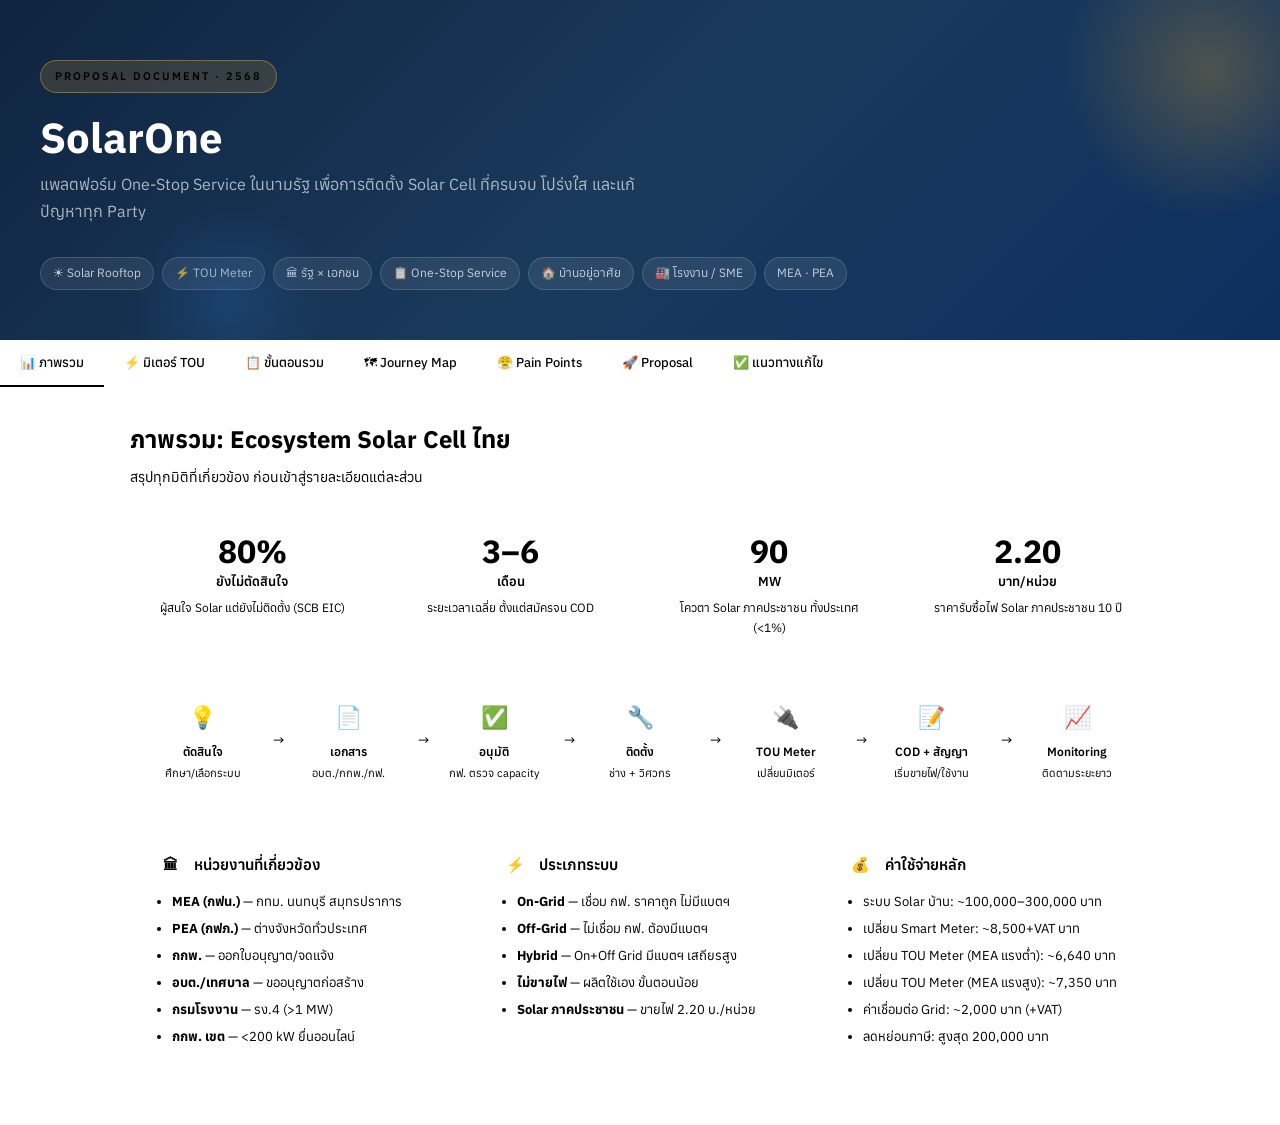
==== commit ec97fcf4: "feat: apply new design system tokens and typography" ====
--- a/proposal.html
+++ b/proposal.html
@@ -162,7 +162,7 @@
           <div class="step-desc">
             <strong>ช่องทางที่ 1 — ออนไลน์:</strong> MEA Smart Life App (MEA) / PEA Smart Plus App (PEA)<br>
             <strong>ช่องทางที่ 2 — ด้วยตนเอง:</strong> สำนักงานการไฟฟ้าเขตพื้นที่<br>
-            <em style="color:var(--green);">✅ กรณีติดตั้ง Solar: กฟ. จะเปลี่ยนมิเตอร์ให้เป็น Smart Meter TOU อัตโนมัติเมื่อผ่าน COD</em>
+            <em style="color:var(--primary-30-base);">✅ กรณีติดตั้ง Solar: กฟ. จะเปลี่ยนมิเตอร์ให้เป็น Smart Meter TOU อัตโนมัติเมื่อผ่าน COD</em>
           </div>
         </div>
         <span class="step-time">1–3 วัน</span>
@@ -211,67 +211,67 @@
 
   <div class="grid-2">
     <div class="card">
-      <div class="card-title" style="color:var(--slate);">🏠 แบบที่ 1: ใช้เอง ไม่ขายไฟ (On-Grid/Hybrid)</div>
+      <div class="card-title" style="color:var(--neutral-60);">🏠 แบบที่ 1: ใช้เอง ไม่ขายไฟ (On-Grid/Hybrid)</div>
       <div class="tou-steps">
         <div class="tou-step">
-          <div class="step-num" style="background:var(--slate);">1</div>
+          <div class="step-num" style="background:var(--neutral-60);">1</div>
           <div style="flex:1"><div class="step-title">ยื่นขออนุญาตก่อสร้าง (อบต./เทศบาล)</div><div class="step-desc">แบบ ข.1 + แปลน + ใบรับรองวิศวกร (โยธา) · กรณีพื้นที่ &lt;160 ตร.ม. และน้ำหนัก &lt;20 kg/ตร.ม. ยกเว้น</div></div>
           <span class="step-time">7–30 วัน</span>
         </div>
         <div class="tou-step">
-          <div class="step-num" style="background:var(--slate);">2</div>
+          <div class="step-num" style="background:var(--neutral-60);">2</div>
           <div style="flex:1"><div class="step-title">ยื่นขอเชื่อมต่อ กฟน./กฟภ. ออนไลน์</div><div class="step-desc">Upload เอกสาร: Single Line Diagram + spec sheet + รูปหลังคา · กฟ. พิจารณา capacity หม้อแปลง</div></div>
           <span class="step-time">7–10 วัน</span>
         </div>
         <div class="tou-step">
-          <div class="step-num" style="background:var(--slate);">3</div>
+          <div class="step-num" style="background:var(--neutral-60);">3</div>
           <div style="flex:1"><div class="step-title">ติดตั้งระบบ Solar + เดินสาย</div><div class="step-desc">ทีมช่าง + วิศวกรไฟฟ้า · ติดแผง Mounting Inverter ตู้ไฟ สายไฟ</div></div>
           <span class="step-time">1–3 วัน</span>
         </div>
         <div class="tou-step">
-          <div class="step-num" style="background:var(--slate);">4</div>
+          <div class="step-num" style="background:var(--neutral-60);">4</div>
           <div style="flex:1"><div class="step-title">กฟ. ตรวจสอบ + เปลี่ยนมิเตอร์ TOU</div><div class="step-desc">ชำระค่าบริการ · กฟ. ตรวจสายภายใน · เปลี่ยนมิเตอร์เป็น Smart Meter · COD</div></div>
           <span class="step-cost">~9,095 ฿</span>
         </div>
       </div>
-      <div style="margin-top:12px; font-size:12px; color:var(--green); font-weight:600;">⏱ รวม: ~1–2 เดือน (ถ้าเอกสารพร้อม)</div>
+      <div style="margin-top:12px; font-size:12px; color:var(--primary-30-base); font-weight:600;">⏱ รวม: ~1–2 เดือน (ถ้าเอกสารพร้อม)</div>
     </div>
 
     <div class="card">
       <div class="card-title" style="color:#92400E;">☀️ แบบที่ 2: Solar ภาคประชาชน (ขายไฟ)</div>
       <div class="tou-steps">
         <div class="tou-step">
-          <div class="step-num" style="background:var(--sun);">1</div>
+          <div class="step-num" style="background:var(--warning-60);">1</div>
           <div style="flex:1"><div class="step-title">สมัคร Account + ยื่นคำขอออนไลน์</div><div class="step-desc">MEA: myenergy.mea.or.th · PEA: ppim.pea.co.th · Upload เอกสาร บัตรปชช. + บิลไฟ + spec sheet</div></div>
           <span class="step-time">วันเดียว</span>
         </div>
         <div class="tou-step">
-          <div class="step-num" style="background:var(--sun);">2</div>
+          <div class="step-num" style="background:var(--warning-60);">2</div>
           <div style="flex:1"><div class="step-title">กฟ. พิจารณาคำขอ + ตรวจ Capacity</div><div class="step-desc">ตรวจสอบ capacity หม้อแปลง · ประกาศรายชื่อทุก 2 สัปดาห์ (PEA)</div></div>
           <span class="step-time">7–45 วัน</span>
         </div>
         <div class="tou-step">
-          <div class="step-num" style="background:var(--sun);">3</div>
+          <div class="step-num" style="background:var(--warning-60);">3</div>
           <div style="flex:1"><div class="step-title">ยื่นเอกสารตัวจริง + เซ็นสัญญา PPA</div><div class="step-desc">ไปที่สำนักงาน กฟ. เขต · เซ็นสัญญาซื้อขายไฟ 10 ปี · ชำระค่าเชื่อมต่อ</div></div>
           <span class="step-cost">~2,000 ฿</span>
         </div>
         <div class="tou-step">
-          <div class="step-num" style="background:var(--sun);">4</div>
+          <div class="step-num" style="background:var(--warning-60);">4</div>
           <div style="flex:1"><div class="step-title">ยื่นขออนุญาตก่อสร้าง (อบต.)</div><div class="step-desc">เอกสารเหมือนแบบที่ 1 · บางพื้นที่ทำขั้นตอนนี้ก่อน/หลัง ตามคำแนะนำ กฟ.</div></div>
           <span class="step-time">7–30 วัน</span>
         </div>
         <div class="tou-step">
-          <div class="step-num" style="background:var(--sun);">5</div>
+          <div class="step-num" style="background:var(--warning-60);">5</div>
           <div style="flex:1"><div class="step-title">ติดตั้งระบบ Solar</div><div class="step-desc">ติดตั้งโดยช่าง + วิศวกร · ถ่ายรูปทุกแผง ทุกอุปกรณ์เก็บไว้</div></div>
           <span class="step-time">1–3 วัน</span>
         </div>
         <div class="tou-step">
-          <div class="step-num" style="background:var(--sun);">6</div>
+          <div class="step-num" style="background:var(--warning-60);">6</div>
           <div style="flex:1"><div class="step-title">กฟ. ตรวจ + เปลี่ยนมิเตอร์ TOU + COD</div><div class="step-desc">กฟ. ส่งช่างมาตรวจงาน · เปลี่ยนมิเตอร์เป็น Digital 2-ทิศทาง · กำหนด SCOD · ขายไฟได้</div></div>
           <span class="step-cost">~9,095 ฿</span>
         </div>
       </div>
-      <div style="margin-top:12px; font-size:12px; color:var(--sun); font-weight:600;">⏱ รวม: ~2–4 เดือน (ภายใน 270 วันจากวันเซ็นสัญญา)</div>
+      <div style="margin-top:12px; font-size:12px; color:var(--warning-60); font-weight:600;">⏱ รวม: ~2–4 เดือน (ภายใน 270 วันจากวันเซ็นสัญญา)</div>
     </div>
   </div>
 
@@ -279,7 +279,7 @@
     <div class="card-title">📁 เอกสารรวมทุกขั้นตอน</div>
     <div class="grid-2">
       <div>
-        <p style="font-weight:600; font-size:13px; margin-bottom:8px; color:var(--sky);">เอกสารพื้นฐาน (ทุกกรณี)</p>
+        <p style="font-weight:600; font-size:13px; margin-bottom:8px; color:var(--secondary-40-main);">เอกสารพื้นฐาน (ทุกกรณี)</p>
         <ul class="bullet">
           <li>สำเนาบัตรประชาชน (เซ็นรับรอง)</li>
           <li>บิลค่าไฟ (ไม่เกิน 3 เดือน)</li>
@@ -290,7 +290,7 @@
         </ul>
       </div>
       <div>
-        <p style="font-weight:600; font-size:13px; margin-bottom:8px; color:var(--sun);">เพิ่มเติมสำหรับ Solar ภาคประชาชน</p>
+        <p style="font-weight:600; font-size:13px; margin-bottom:8px; color:var(--warning-60);">เพิ่มเติมสำหรับ Solar ภาคประชาชน</p>
         <ul class="bullet">
           <li>หนังสือมอบอำนาจ (อากรแสตมป์ 30 บาท)</li>
           <li>แบบหักบัญชีเงินฝาก</li>
@@ -317,7 +317,7 @@
 
   <!-- HOUSE -->
   <div id="journey-house" class="journey-content visible">
-    <div style="background:var(--sun-light); border:1px solid rgba(245,166,35,0.3); border-radius:var(--radius); padding:14px 18px; margin-bottom:20px; font-size:13px; color:#78350F;">
+    <div style="background:var(--background-warning-light); border:1px solid rgba(253,176,34,0.3); border-radius:var(--radius-xl); padding:14px 18px; margin-bottom:20px; font-size:13px; color:var(--warning-20);">
       <strong>Profile:</strong> เจ้าของบ้านรายย่อย · ค่าไฟ 1,500–5,000 บาท/เดือน · ต้องการลดค่าไฟ และ/หรือขายไฟภาคประชาชน · ไม่มีความรู้ด้านวิศวกรรมไฟฟ้า
     </div>
     <div class="journey-flow">
@@ -398,7 +398,7 @@
 
   <!-- SME -->
   <div id="journey-biz" class="journey-content">
-    <div style="background:var(--sky-light); border:1px solid rgba(37,99,168,0.2); border-radius:var(--radius); padding:14px 18px; margin-bottom:20px; font-size:13px; color:var(--sky);">
+    <div style="background:var(--background-secondary-lighter); border:1px solid rgba(37,99,168,0.2); border-radius:var(--radius-xl); padding:14px 18px; margin-bottom:20px; font-size:13px; color:var(--secondary-40-main);">
       <strong>Profile:</strong> ร้านค้า/อาคารพาณิชย์/ออฟฟิศ · ค่าไฟ 10,000–100,000 บาท/เดือน · ต้องการลดต้นทุน · มีที่ปรึกษา/บัญชีช่วย
     </div>
     <div class="journey-flow">
@@ -455,7 +455,7 @@
 
   <!-- FACTORY -->
   <div id="journey-factory" class="journey-content">
-    <div style="background:var(--green-light); border:1px solid rgba(22,163,74,0.2); border-radius:var(--radius); padding:14px 18px; margin-bottom:20px; font-size:13px; color:#14532D;">
+    <div style="background:var(--background-primary-lighter); border:1px solid rgba(22,163,74,0.2); border-radius:var(--radius-xl); padding:14px 18px; margin-bottom:20px; font-size:13px; color:#14532D;">
       <strong>Profile:</strong> โรงงาน/นิคมอุตสาหกรรม · ค่าไฟ 100,000 บาท+/เดือน · ต้องการ Solar ขนาดใหญ่ 100–1,000 kW · ใช้ไฟกลางวันสูง (Peak)
     </div>
     <div class="journey-flow">
@@ -603,7 +603,7 @@
     </tr>
   </table>
 
-  <div class="card" style="border-left:4px solid var(--coral);">
+  <div class="card" style="border-left:4px solid var(--danger-40);">
     <div class="card-title">🎯 Root Cause ร่วม — ต้นเหตุจริงๆ</div>
     <div class="grid-2">
       <ul class="bullet">
@@ -807,10 +807,10 @@
     </div>
   </div>
 
-  <div class="card" style="border-top:4px solid var(--sun);">
+  <div class="card" style="border-top:4px solid var(--warning-60);">
     <div class="card-title" style="font-size:17px; margin-bottom:16px;">🗓 Roadmap การดำเนินงาน</div>
     <div class="grid-3">
-      <div style="background:var(--sun-light); border-radius:var(--radius); padding:16px;">
+      <div style="background:var(--background-warning-light); border-radius:var(--radius-xl); padding:16px;">
         <div style="font-weight:700; color:#92400E; margin-bottom:10px; font-size:14px;">Phase 1 (0–6 เดือน)<br>Foundation</div>
         <ul class="bullet">
           <li>จัดตั้งหน่วยงาน SolarOne</li>
@@ -820,8 +820,8 @@
           <li>Pilot กรุงเทพฯ + 3 จังหวัด</li>
         </ul>
       </div>
-      <div style="background:var(--sky-light); border-radius:var(--radius); padding:16px;">
-        <div style="font-weight:700; color:var(--sky); margin-bottom:10px; font-size:14px;">Phase 2 (6–18 เดือน)<br>Scale</div>
+      <div style="background:var(--background-secondary-lighter); border-radius:var(--radius-xl); padding:16px;">
+        <div style="font-weight:700; color:var(--secondary-40-main); margin-bottom:10px; font-size:14px;">Phase 2 (6–18 เดือน)<br>Scale</div>
         <ul class="bullet">
           <li>API เชื่อมระบบ กกพ./กฟ./อบต.</li>
           <li>Fast-track 48 ชม. เต็มรูปแบบ</li>
@@ -830,7 +830,7 @@
           <li>Dashboard Capacity Grid แบบ Live</li>
         </ul>
       </div>
-      <div style="background:var(--green-light); border-radius:var(--radius); padding:16px;">
+      <div style="background:var(--background-primary-lighter); border-radius:var(--radius-xl); padding:16px;">
         <div style="font-weight:700; color:#14532D; margin-bottom:10px; font-size:14px;">Phase 3 (18 เดือน+)<br>Ecosystem</div>
         <ul class="bullet">
           <li>พ.ร.บ. Solar Rooftop เฉพาะ</li>
--- a/css/proposal.css
+++ b/css/proposal.css
@@ -1,19 +1,19 @@
-@import url('https://fonts.googleapis.com/css2?family=Sarabun:wght@300;400;500;600;700&family=IBM+Plex+Sans+Thai:wght@300;400;500;600;700&family=Space+Grotesk:wght@400;500;600;700&display=swap');
+@import url('https://fonts.googleapis.com/css2?family=Anuphan:wght@100;200;300;400;500;600;700&display=swap');
 
   :root {
-    --sun: #F5A623;
+    --sun: var(--warning-60);
     --sun-light: #FEF3DC;
     --sky: #1A3A5C;
     --sky-mid: #2563A8;
     --sky-light: #EBF4FF;
     --green: #16A34A;
-    --green-light: #DCFCE7;
+    --green-light: var(--background-primary-lighter);
     --coral: #DC4444;
-    --coral-light: #FEE2E2;
+    --coral-light: var(--background-negative-light);
     --purple: #7C3AED;
     --purple-light: #EDE9FE;
     --slate: #334155;
-    --slate-light: #F1F5F9;
+    --slate-light: var(--neutral-96);
     --border: #E2E8F0;
     --text: #1E293B;
     --text-2: #475569;
@@ -29,9 +29,9 @@
   * { margin:0; padding:0; box-sizing:border-box; }
 
   body {
-    font-family: 'IBM Plex Sans Thai', 'Sarabun', sans-serif;
-    background: var(--bg);
-    color: var(--text);
+    font-family: 'Anuphan', sans-serif;
+    background: var(--canvas-default);
+    color: var(--foreground-neutral-default);
     font-size: 15px;
     line-height: 1.7;
   }
@@ -48,7 +48,7 @@
     position: absolute;
     top: -80px; right: -80px;
     width: 300px; height: 300px;
-    background: radial-gradient(circle, rgba(245,166,35,0.25) 0%, transparent 70%);
+    background: radial-gradient(circle, rgba(253,176,34,0.25) 0%, transparent 70%);
     border-radius: 50%;
   }
   .hero::after {
@@ -61,9 +61,9 @@
   }
   .hero-badge {
     display: inline-block;
-    background: rgba(245,166,35,0.15);
-    border: 1px solid rgba(245,166,35,0.4);
-    color: #F5A623;
+    background: rgba(253,176,34,0.15);
+    border: 1px solid rgba(253,176,34,0.4);
+    color: var(--warning-60);
     font-size: 11px;
     font-weight: 600;
     letter-spacing: 2px;
@@ -73,14 +73,14 @@
     margin-bottom: 20px;
   }
   .hero h1 {
-    font-family: 'Space Grotesk', sans-serif;
+    font-family: 'Anuphan', sans-serif;
     font-size: 42px;
     font-weight: 700;
     color: #fff;
     line-height: 1.2;
     margin-bottom: 8px;
   }
-  .hero h1 span { color: #F5A623; }
+  .hero h1 span { color: var(--warning-60); }
   .hero-sub {
     color: rgba(255,255,255,0.65);
     font-size: 16px;
@@ -101,8 +101,8 @@
   .nav {
     display: flex;
     gap: 0;
-    background: var(--white);
-    border-bottom: 1px solid var(--border);
+    background: var(--canvas-white);
+    border-bottom: 1px solid var(--stroke-neutral-default);
     overflow-x: auto;
     position: sticky; top: 0; z-index: 100;
     scrollbar-width: none;
@@ -112,7 +112,7 @@
     padding: 14px 20px;
     border: none;
     background: none;
-    color: var(--text-2);
+    color: var(--foreground-neutral-light);
     font-family: inherit;
     font-size: 13px;
     font-weight: 500;
@@ -121,29 +121,29 @@
     border-bottom: 2px solid transparent;
     transition: all 0.2s;
   }
-  .nav-btn:hover { color: var(--sky); background: var(--sky-light); }
-  .nav-btn.active { color: var(--sky-mid); border-bottom-color: var(--sky-mid); background: var(--sky-light); }
+  .nav-btn:hover { color: var(--secondary-40-main); background: var(--background-secondary-lighter); }
+  .nav-btn.active { color: var(--secondary-50); border-bottom-color: var(--secondary-50); background: var(--background-secondary-lighter); }
 
   /* ===== SECTIONS ===== */
   .section { display: none; padding: 32px 40px; max-width: 1100px; margin: 0 auto; }
   .section.active { display: block; }
 
   .section-title {
-    font-family: 'Space Grotesk', sans-serif;
+    font-family: 'Anuphan', sans-serif;
     font-size: 24px;
     font-weight: 700;
-    color: var(--sky);
+    color: var(--secondary-40-main);
     margin-bottom: 6px;
   }
-  .section-desc { color: var(--text-2); margin-bottom: 28px; font-size: 14px; }
+  .section-desc { color: var(--foreground-neutral-light); margin-bottom: 28px; font-size: 14px; }
 
   /* ===== CARDS ===== */
   .card {
-    background: var(--white);
-    border: 1px solid var(--border);
-    border-radius: var(--radius-lg);
+    background: var(--canvas-white);
+    border: 1px solid var(--stroke-neutral-default);
+    border-radius: var(--radius-xl);
     padding: 24px;
-    box-shadow: var(--shadow);
+    box-shadow: var(--shadow-custom);
     margin-bottom: 16px;
   }
   .card-title {
@@ -161,11 +161,11 @@
     font-size: 15px;
     flex-shrink: 0;
   }
-  .icon-sun { background: var(--sun-light); }
-  .icon-sky { background: var(--sky-light); }
-  .icon-green { background: var(--green-light); }
-  .icon-coral { background: var(--coral-light); }
-  .icon-purple { background: var(--purple-light); }
+  .icon-sun { background: var(--background-warning-light); }
+  .icon-sky { background: var(--background-secondary-lighter); }
+  .icon-green { background: var(--background-primary-lighter); }
+  .icon-coral { background: var(--background-negative-light); }
+  .icon-purple { background: var(--info-95); }
 
   /* ===== GRID ===== */
   .grid-2 { display: grid; grid-template-columns: 1fr 1fr; gap: 16px; }
@@ -180,31 +180,31 @@
     margin-bottom: 20px;
   }
   .tou-box {
-    border-radius: var(--radius);
+    border-radius: var(--radius-xl);
     padding: 20px;
-    border: 1px solid var(--border);
-  }
-  .tou-box.peak { background: #FFF7ED; border-color: #FED7AA; }
-  .tou-box.offpeak { background: #EFF6FF; border-color: #BFDBFE; }
+    border: 1px solid var(--stroke-neutral-default);
+  }
+  .tou-box.peak { background: var(--background-warning-light); border-color: #FED7AA; }
+  .tou-box.offpeak { background: var(--background-info-light); border-color: var(--info-50); }
   .tou-box h3 { font-size: 14px; font-weight: 700; margin-bottom: 6px; }
   .tou-box.peak h3 { color: #C2410C; }
   .tou-box.offpeak h3 { color: #1D4ED8; }
   .tou-price { font-size: 28px; font-weight: 700; margin-bottom: 4px; }
   .tou-box.peak .tou-price { color: #EA580C; }
   .tou-box.offpeak .tou-price { color: #2563EB; }
-  .tou-time { font-size: 12px; color: var(--text-2); background: rgba(0,0,0,0.05); padding: 4px 10px; border-radius: 20px; display: inline-block; }
+  .tou-time { font-size: 12px; color: var(--foreground-neutral-light); background: rgba(0,0,0,0.05); padding: 4px 10px; border-radius: 20px; display: inline-block; }
 
   .tou-steps { counter-reset: tou; }
   .tou-step {
     display: flex; align-items: flex-start; gap: 14px;
     padding: 14px 0;
-    border-bottom: 1px solid var(--border);
+    border-bottom: 1px solid var(--stroke-neutral-default);
   }
   .tou-step:last-child { border-bottom: none; }
   .step-num {
     width: 28px; height: 28px;
     border-radius: 50%;
-    background: var(--sky);
+    background: var(--secondary-40-main);
     color: #fff;
     font-size: 12px;
     font-weight: 700;
@@ -213,13 +213,13 @@
     margin-top: 2px;
   }
   .step-title { font-weight: 600; font-size: 14px; margin-bottom: 3px; }
-  .step-desc { font-size: 13px; color: var(--text-2); }
+  .step-desc { font-size: 13px; color: var(--foreground-neutral-light); }
   .step-time {
     margin-left: auto;
     font-size: 11px;
     font-weight: 600;
-    color: var(--sun);
-    background: var(--sun-light);
+    color: var(--warning-60);
+    background: var(--background-warning-light);
     padding: 3px 10px;
     border-radius: 20px;
     white-space: nowrap;
@@ -228,8 +228,8 @@
   .step-cost {
     font-size: 11px;
     font-weight: 600;
-    color: var(--coral);
-    background: var(--coral-light);
+    color: var(--danger-40);
+    background: var(--background-negative-light);
     padding: 3px 10px;
     border-radius: 20px;
     white-space: nowrap;
@@ -241,18 +241,18 @@
   .journey-tab {
     padding: 8px 18px;
     border-radius: 20px;
-    border: 1.5px solid var(--border);
-    background: var(--white);
+    border: 1.5px solid var(--stroke-neutral-default);
+    background: var(--canvas-white);
     font-family: inherit;
     font-size: 13px;
     font-weight: 500;
     cursor: pointer;
     transition: all 0.2s;
-    color: var(--text-2);
-  }
-  .journey-tab.active-house { background: #FFF7ED; border-color: #F5A623; color: #92400E; }
-  .journey-tab.active-biz { background: #EFF6FF; border-color: #2563A8; color: #1E3A5F; }
-  .journey-tab.active-factory { background: var(--green-light); border-color: var(--green); color: #14532D; }
+    color: var(--foreground-neutral-light);
+  }
+  .journey-tab.active-house { background: var(--background-warning-light); border-color: var(--warning-60); color: #92400E; }
+  .journey-tab.active-biz { background: var(--background-info-light); border-color: #2563A8; color: #1E3A5F; }
+  .journey-tab.active-factory { background: var(--background-primary-lighter); border-color: var(--primary-30-base); color: #14532D; }
 
   .journey-content { display: none; }
   .journey-content.visible { display: block; }
@@ -270,7 +270,7 @@
     top: 20px;
     bottom: 20px;
     width: 2px;
-    background: linear-gradient(to bottom, var(--sun), var(--sky-mid), var(--green));
+    background: linear-gradient(to bottom, var(--warning-60), var(--secondary-50), var(--primary-30-base));
     border-radius: 2px;
   }
   .journey-node {
@@ -288,20 +288,20 @@
     flex-shrink: 0;
     position: relative;
     z-index: 1;
-    border: 2px solid var(--white);
-  }
-  .j-dot.state { background: var(--sun-light); }
-  .j-dot.action { background: var(--sky-light); }
-  .j-dot.wait { background: var(--slate-light); }
-  .j-dot.done { background: var(--green-light); }
-  .j-dot.solar { background: var(--sun-light); }
+    border: 2px solid var(--canvas-white);
+  }
+  .j-dot.state { background: var(--background-warning-light); }
+  .j-dot.action { background: var(--background-secondary-lighter); }
+  .j-dot.wait { background: var(--neutral-96); }
+  .j-dot.done { background: var(--background-primary-lighter); }
+  .j-dot.solar { background: var(--background-warning-light); }
   .j-body { flex: 1; }
   .j-label {
     font-weight: 600;
     font-size: 14px;
     margin-bottom: 3px;
   }
-  .j-detail { font-size: 13px; color: var(--text-2); line-height: 1.5; }
+  .j-detail { font-size: 13px; color: var(--foreground-neutral-light); line-height: 1.5; }
   .j-tags { display: flex; flex-wrap: wrap; gap: 6px; margin-top: 6px; }
   .j-tag {
     font-size: 11px;
@@ -309,15 +309,15 @@
     border-radius: 20px;
     font-weight: 500;
   }
-  .j-tag.pain { background: var(--coral-light); color: var(--coral); }
-  .j-tag.help { background: var(--green-light); color: var(--green); }
-  .j-tag.info { background: var(--sky-light); color: var(--sky-mid); }
-  .j-tag.cost { background: var(--sun-light); color: #92400E; }
+  .j-tag.pain { background: var(--background-negative-light); color: var(--danger-40); }
+  .j-tag.help { background: var(--background-primary-lighter); color: var(--primary-30-base); }
+  .j-tag.info { background: var(--background-secondary-lighter); color: var(--secondary-50); }
+  .j-tag.cost { background: var(--background-warning-light); color: #92400E; }
 
   /* ===== PROPOSAL ===== */
   .proposal-hero {
     background: linear-gradient(135deg, #0F2440, #1A3A5C);
-    border-radius: var(--radius-lg);
+    border-radius: var(--radius-xl);
     padding: 36px;
     color: #fff;
     margin-bottom: 24px;
@@ -332,30 +332,30 @@
     opacity: 0.08;
   }
   .proposal-hero h2 {
-    font-family: 'Space Grotesk', sans-serif;
+    font-family: 'Anuphan', sans-serif;
     font-size: 28px;
     font-weight: 700;
     margin-bottom: 8px;
   }
-  .proposal-hero h2 span { color: var(--sun); }
+  .proposal-hero h2 span { color: var(--warning-60); }
   .proposal-hero p { color: rgba(255,255,255,0.7); font-size: 14px; max-width: 560px; }
 
   .party-grid { display: grid; grid-template-columns: 1fr 1fr 1fr; gap: 16px; margin-bottom: 24px; }
   .party-card {
-    border-radius: var(--radius-lg);
+    border-radius: var(--radius-xl);
     padding: 20px;
     border: 1.5px solid transparent;
   }
-  .party-card.citizen { background: var(--sun-light); border-color: rgba(245,166,35,0.3); }
-  .party-card.biz { background: var(--sky-light); border-color: rgba(37,99,168,0.2); }
-  .party-card.pea { background: var(--green-light); border-color: rgba(22,163,74,0.2); }
+  .party-card.citizen { background: var(--background-warning-light); border-color: rgba(253,176,34,0.3); }
+  .party-card.biz { background: var(--background-secondary-lighter); border-color: rgba(37,99,168,0.2); }
+  .party-card.pea { background: var(--background-primary-lighter); border-color: rgba(22,163,74,0.2); }
   .party-title { font-weight: 700; font-size: 15px; margin-bottom: 12px; }
   .party-card.citizen .party-title { color: #92400E; }
-  .party-card.biz .party-title { color: var(--sky); }
+  .party-card.biz .party-title { color: var(--secondary-40-main); }
   .party-card.pea .party-title { color: #14532D; }
   .party-item {
     font-size: 13px;
-    color: var(--text);
+    color: var(--foreground-neutral-default);
     padding: 5px 0;
     border-bottom: 1px solid rgba(0,0,0,0.06);
     display: flex;
@@ -372,15 +372,15 @@
     margin-bottom: 24px;
   }
   .service-card {
-    background: var(--white);
-    border: 1px solid var(--border);
-    border-radius: var(--radius-lg);
+    background: var(--canvas-white);
+    border: 1px solid var(--stroke-neutral-default);
+    border-radius: var(--radius-xl);
     padding: 22px;
-    box-shadow: var(--shadow);
+    box-shadow: var(--shadow-custom);
   }
   .service-icon { font-size: 28px; margin-bottom: 12px; }
-  .service-name { font-weight: 700; font-size: 15px; color: var(--sky); margin-bottom: 6px; }
-  .service-desc { font-size: 13px; color: var(--text-2); line-height: 1.6; }
+  .service-name { font-weight: 700; font-size: 15px; color: var(--secondary-40-main); margin-bottom: 6px; }
+  .service-desc { font-size: 13px; color: var(--foreground-neutral-light); line-height: 1.6; }
   .service-badges { display: flex; flex-wrap: wrap; gap: 6px; margin-top: 10px; }
   .badge {
     font-size: 11px;
@@ -388,29 +388,29 @@
     border-radius: 20px;
     font-weight: 600;
   }
-  .badge-sky { background: var(--sky-light); color: var(--sky); }
-  .badge-green { background: var(--green-light); color: var(--green); }
-  .badge-sun { background: var(--sun-light); color: #92400E; }
-  .badge-purple { background: var(--purple-light); color: var(--purple); }
+  .badge-sky { background: var(--background-secondary-lighter); color: var(--secondary-40-main); }
+  .badge-green { background: var(--background-primary-lighter); color: var(--primary-30-base); }
+  .badge-sun { background: var(--background-warning-light); color: #92400E; }
+  .badge-purple { background: var(--info-95); color: var(--info-50); }
 
   /* ===== OVERVIEW PIPELINE ===== */
   .pipeline {
     display: flex;
     align-items: stretch;
     gap: 0;
-    background: var(--white);
-    border: 1px solid var(--border);
-    border-radius: var(--radius-lg);
+    background: var(--canvas-white);
+    border: 1px solid var(--stroke-neutral-default);
+    border-radius: var(--radius-xl);
     overflow: hidden;
     margin-bottom: 24px;
-    box-shadow: var(--shadow);
+    box-shadow: var(--shadow-custom);
   }
   .pipe-step {
     flex: 1;
     padding: 18px 14px;
     text-align: center;
     position: relative;
-    border-right: 1px solid var(--border);
+    border-right: 1px solid var(--stroke-neutral-default);
     font-size: 12px;
   }
   .pipe-step:last-child { border-right: none; }
@@ -420,24 +420,24 @@
     right: -10px; top: 50%;
     transform: translateY(-50%);
     font-size: 14px;
-    color: var(--text-3);
+    color: var(--foreground-neutral-lighter);
     z-index: 2;
-    background: var(--white);
+    background: var(--canvas-white);
     padding: 2px;
   }
   .pipe-step:last-child::after { display: none; }
   .pipe-emoji { font-size: 22px; margin-bottom: 6px; }
-  .pipe-name { font-weight: 600; color: var(--sky); margin-bottom: 2px; font-size: 12px; }
-  .pipe-sub { color: var(--text-3); font-size: 11px; }
+  .pipe-name { font-weight: 600; color: var(--secondary-40-main); margin-bottom: 2px; font-size: 12px; }
+  .pipe-sub { color: var(--foreground-neutral-lighter); font-size: 11px; }
 
   /* ===== COMPARISON ===== */
   .compare-table {
     width: 100%;
     border-collapse: collapse;
-    background: var(--white);
-    border-radius: var(--radius-lg);
+    background: var(--canvas-white);
+    border-radius: var(--radius-xl);
     overflow: hidden;
-    box-shadow: var(--shadow);
+    box-shadow: var(--shadow-custom);
     margin-bottom: 24px;
   }
   .compare-table th {
@@ -447,63 +447,63 @@
     font-weight: 700;
     text-transform: uppercase;
     letter-spacing: 0.5px;
-    background: var(--sky);
+    background: var(--secondary-40-main);
     color: #fff;
   }
   .compare-table td {
     padding: 12px 16px;
     font-size: 13px;
-    border-bottom: 1px solid var(--border);
+    border-bottom: 1px solid var(--stroke-neutral-default);
     vertical-align: top;
   }
   .compare-table tr:last-child td { border-bottom: none; }
-  .compare-table tr:nth-child(even) td { background: var(--slate-light); }
-  .td-label { font-weight: 600; color: var(--sky); }
-  .td-before { color: var(--coral); }
-  .td-after { color: var(--green); font-weight: 500; }
+  .compare-table tr:nth-child(even) td { background: var(--neutral-96); }
+  .td-label { font-weight: 600; color: var(--secondary-40-main); }
+  .td-before { color: var(--danger-40); }
+  .td-after { color: var(--primary-30-base); font-weight: 500; }
 
   /* ===== KPI ===== */
   .kpi-grid { display: grid; grid-template-columns: repeat(4, 1fr); gap: 14px; margin-bottom: 24px; }
   .kpi-card {
-    background: var(--white);
-    border: 1px solid var(--border);
-    border-radius: var(--radius);
+    background: var(--canvas-white);
+    border: 1px solid var(--stroke-neutral-default);
+    border-radius: var(--radius-xl);
     padding: 18px;
     text-align: center;
-    box-shadow: var(--shadow);
-  }
-  .kpi-num { font-family: 'Space Grotesk', sans-serif; font-size: 32px; font-weight: 700; color: var(--sky); line-height: 1; margin-bottom: 4px; }
-  .kpi-unit { font-size: 13px; font-weight: 600; color: var(--sun); }
-  .kpi-label { font-size: 12px; color: var(--text-3); margin-top: 4px; }
+    box-shadow: var(--shadow-custom);
+  }
+  .kpi-num { font-family: 'Anuphan', sans-serif; font-size: 32px; font-weight: 700; color: var(--secondary-40-main); line-height: 1; margin-bottom: 4px; }
+  .kpi-unit { font-size: 13px; font-weight: 600; color: var(--warning-60); }
+  .kpi-label { font-size: 12px; color: var(--foreground-neutral-lighter); margin-top: 4px; }
 
   .tag { display: inline-block; font-size: 11px; padding: 3px 10px; border-radius: 20px; font-weight: 600; margin-right: 4px; }
-  .tag-red { background: var(--coral-light); color: var(--coral); }
-  .tag-green { background: var(--green-light); color: var(--green); }
-  .tag-blue { background: var(--sky-light); color: var(--sky-mid); }
-  .tag-yellow { background: var(--sun-light); color: #92400E; }
-  .tag-purple { background: var(--purple-light); color: var(--purple); }
+  .tag-red { background: var(--background-negative-light); color: var(--danger-40); }
+  .tag-green { background: var(--background-primary-lighter); color: var(--primary-30-base); }
+  .tag-blue { background: var(--background-secondary-lighter); color: var(--secondary-50); }
+  .tag-yellow { background: var(--background-warning-light); color: #92400E; }
+  .tag-purple { background: var(--info-95); color: var(--info-50); }
 
   ul.bullet { padding-left: 18px; }
-  ul.bullet li { margin-bottom: 5px; font-size: 13px; color: var(--text-2); }
-
-  .divider { border: none; border-top: 1px solid var(--border); margin: 20px 0; }
+  ul.bullet li { margin-bottom: 5px; font-size: 13px; color: var(--foreground-neutral-light); }
+
+  .divider { border: none; border-top: 1px solid var(--stroke-neutral-default); margin: 20px 0; }
   .info-box {
-    background: var(--sky-light);
-    border-left: 4px solid var(--sky-mid);
-    border-radius: 0 var(--radius) var(--radius) 0;
+    background: var(--background-secondary-lighter);
+    border-left: 4px solid var(--secondary-50);
+    border-radius: 0 var(--radius-xl) var(--radius-xl) 0;
     padding: 14px 18px;
     margin: 16px 0;
     font-size: 13px;
-    color: var(--sky);
+    color: var(--secondary-40-main);
   }
   .warn-box {
-    background: #FFFBEB;
-    border-left: 4px solid var(--sun);
-    border-radius: 0 var(--radius) var(--radius) 0;
+    background: var(--background-warning-light);
+    border-left: 4px solid var(--warning-60);
+    border-radius: 0 var(--radius-xl) var(--radius-xl) 0;
     padding: 14px 18px;
     margin: 16px 0;
     font-size: 13px;
-    color: #78350F;
+    color: var(--warning-20);
   }
 
   @media (max-width: 700px) {
@@ -512,6 +512,6 @@
     .section { padding: 20px 16px; }
     .grid-2, .grid-3, .grid-4, .party-grid, .service-grid, .kpi-grid, .tou-compare { grid-template-columns: 1fr; }
     .pipeline { flex-direction: column; }
-    .pipe-step { border-right: none; border-bottom: 1px solid var(--border); }
+    .pipe-step { border-right: none; border-bottom: 1px solid var(--stroke-neutral-default); }
     .pipe-step::after { display: none; }
   }
